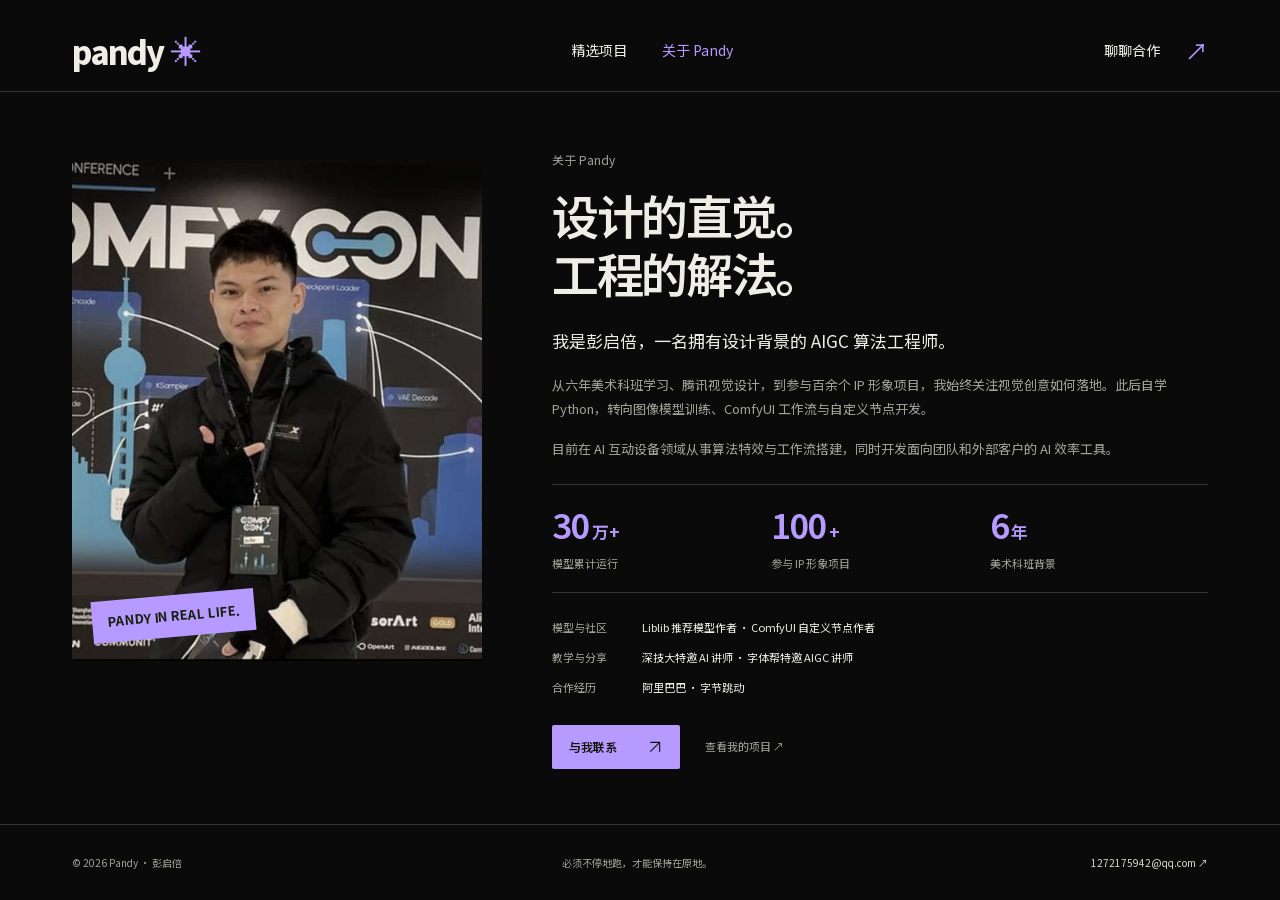
==== about.html @ b411dac5 "Publish Pandy portfolio with responsive mobile layouts" ====
<!doctype html><html lang="zh-CN"><head><meta charset="utf-8"><meta name="viewport" content="width=device-width, initial-scale=1"><meta name="theme-color" content="#0a0a0a"><title>关于 Pandy 彭启倍 — 设计背景的 AIGC 算法工程师</title><meta name="description" content="从美术科班、视觉与 IP 设计，到 Python、图像模型与 ComfyUI。"><meta property="og:title" content="关于 Pandy 彭启倍 — 设计背景的 AIGC 算法工程师"><meta property="og:description" content="从美术科班、视觉与 IP 设计，到 Python、图像模型与 ComfyUI。"><meta property="og:type" content="website"><meta property="og:image" content="https://7beii.github.io/pandy-portfolio/assets/images/pandy-portrait.png"><link rel="canonical" href="https://7beii.github.io/pandy-portfolio/about.html"><link rel="icon" type="image/svg+xml" href="assets/favicon.svg"><link rel="preload" href="assets/fonts/source-han-sans-cn.woff" as="font" type="font/woff" crossorigin><link rel="stylesheet" href="assets/site.css"><script src="assets/site.js" defer></script><link rel="stylesheet" href="assets/compact.css"><link rel="stylesheet" href="assets/mobile.css"></head><body id="top" class="compact about-page"><a class="skip-link" href="#main">跳到内容</a><header class="site-header"><a class="brand" href="index.html" aria-label="Pandy 首页">pandy<span class="brand-star">✳</span></a><nav aria-label="主导航"><a  href="index.html">精选项目</a><a aria-current="page" href="about.html">关于 Pandy</a></nav><button class="header-contact" type="button" data-contact>聊聊合作 <span aria-hidden="true">↗</span></button><button class="menu-toggle" type="button" aria-expanded="false" aria-controls="mobile-nav" aria-label="打开导航"><span></span><span></span></button></header><nav id="mobile-nav" class="mobile-nav" aria-label="手机导航" hidden><a href="index.html">精选项目</a><a href="about.html">关于 Pandy</a><a href="mailto:1272175942@qq.com">邮件联系</a></nav><main id="main" class="about-stage section-shell"><div class="compact-portrait"><img class="" src="assets/images/pandy-portrait.png" width="1036" height="988" srcset="assets/images/web/pandy-portrait-640.webp 640w, assets/images/web/pandy-portrait-1036.webp 1036w" sizes="(max-width:700px) 46vw, 380px" alt="彭启倍 Pandy 在 ComfyCon 活动现场" loading="eager" decoding="async"><span>PANDY IN REAL LIFE.</span></div><section class="compact-bio"><span class="section-label">关于 Pandy</span><h1>设计的直觉。<br>工程的解法。</h1><p class="bio-intro">我是彭启倍，一名拥有设计背景的 AIGC 算法工程师。</p><p>从六年美术科班学习、腾讯视觉设计，到参与百余个 IP 形象项目，我始终关注视觉创意如何落地。此后自学 Python，转向图像模型训练、ComfyUI 工作流与自定义节点开发。</p><p>目前在 AI 互动设备领域从事算法特效与工作流搭建，同时开发面向团队和外部客户的 AI 效率工具。</p><div class="impact-row"><div><strong>30<span>万+</span></strong><span>模型累计运行</span></div><div><strong>100<span>+</span></strong><span>参与 IP 形象项目</span></div><div><strong>6<span>年</span></strong><span>美术科班背景</span></div></div><div class="credentials"><p><span>模型与社区</span>Liblib 推荐模型作者 · ComfyUI 自定义节点作者</p><p><span>教学与分享</span>深技大特邀 AI 讲师 · 字体帮特邀 AIGC 讲师</p><p><span>合作经历</span>阿里巴巴 · 字节跳动</p></div><div class="bio-actions"><button class="button button-acid" type="button" data-contact>与我联系 <svg viewBox="0 0 24 24" fill="none" aria-hidden="true"><path d="M5 19 19 5M5 5h14v14" stroke="currentColor" stroke-width="1.7"/></svg></button><a href="index.html">查看我的项目 ↗</a></div></section></main><footer class="compact-footer section-shell"><span>© 2026 Pandy · 彭启倍</span><span class="footer-quote">必须不停地跑，才能保持在原地。</span><a href="mailto:1272175942@qq.com">1272175942@qq.com ↗</a></footer><div class="toast" role="status" aria-live="polite"></div><dialog class="image-dialog"><button class="dialog-close" type="button" aria-label="关闭大图">关闭 ×</button><img alt=""><p></p></dialog><dialog class="contact-dialog"><button class="contact-close" type="button" aria-label="关闭联系窗口">关闭 ×</button><span class="section-label">面试交流 / 项目合作</span><h2>LET’S<br>MAKE IT REAL.</h2><p>聊聊你的想法，让下一件作品发生。</p><a class="contact-email" href="mailto:1272175942@qq.com">1272175942@qq.com ↗</a><button class="copy-button" type="button" data-copy="1272175942@qq.com">复制邮箱</button><a class="contact-phone" href="tel:+8618402024467">184 0202 4467</a></dialog></body></html>
---- assets/site.css ----
@font-face{font-family:'Source Han Sans';src:url('fonts/source-han-sans-cn.woff') format('woff');font-weight:250 900;font-style:normal;font-display:swap}
:root{--bg:#0a0a0a;--surface:#141414;--line:#34352f;--text:#eeeee6;--muted:#a1a398;--acid:#b69aff;--pink:#f8b9d2;--orange:#ff9a66;--max:1380px;--gutter:clamp(22px,5.6vw,90px);color-scheme:dark}
*{box-sizing:border-box}html{scroll-behavior:smooth;scroll-padding-top:100px}body{margin:0;background:var(--bg);color:var(--text);font-family:'Source Han Sans','Microsoft YaHei',sans-serif;font-size:15px;line-height:1.7;font-weight:400;-webkit-font-smoothing:antialiased}body.dialog-open{overflow:hidden}::selection{background:var(--acid);color:var(--bg)}a{color:inherit;text-decoration:none}button{font:inherit;color:inherit;cursor:pointer}button,a{-webkit-tap-highlight-color:transparent}button{border:0}img{max-width:100%;height:auto;display:block}h1,h2,h3,p,figure{margin:0}h1,h2,h3{line-height:1.2;letter-spacing:-.04em}svg{display:block}a:focus-visible,button:focus-visible{outline:2px solid var(--acid);outline-offset:6px}button:disabled{cursor:default}.section-shell{max-width:var(--max);margin:0 auto;padding-left:var(--gutter);padding-right:var(--gutter)}.acid{color:var(--acid)}.skip-link{position:fixed;z-index:100;left:20px;top:-70px;background:var(--acid);color:var(--bg);padding:10px 20px}.skip-link:focus{top:15px}
.site-header{height:100px;max-width:var(--max);margin:auto;padding:0 var(--gutter);display:flex;align-items:center;justify-content:space-between;position:relative;z-index:20;border-bottom:1px solid var(--line)}.brand{font-size:32px;font-weight:850;line-height:1;letter-spacing:-2px;display:flex;align-items:center;gap:8px}.brand-star{font-size:31px;color:var(--acid);font-weight:500}.site-header nav{display:flex;gap:35px;font-size:14px}.site-header nav a{position:relative;transition:color .2s}.site-header nav a:hover{color:var(--acid)}.header-contact{display:flex;gap:25px;align-items:center;font-size:14px;padding:8px 0}.header-contact span{font-size:23px;color:var(--acid)}.menu-toggle{display:none;background:none;width:40px;height:40px;padding:8px}.menu-toggle span{display:block;height:1px;background:var(--text);margin:7px 0}.mobile-nav{position:absolute;z-index:19;left:0;right:0;top:83px;background:#17131d;padding:20px var(--gutter);border-bottom:1px solid var(--line)}.mobile-nav:not([hidden]){display:grid;gap:15px}.mobile-nav a{font-size:20px;padding:5px 0}
.hero{padding-top:38px;position:relative;overflow:hidden}.hero-meta{display:flex;justify-content:space-between;color:var(--muted);font-size:12px;letter-spacing:.03em}.edition{font-size:11px}.hero-word{font-size:clamp(120px,20.7vw,284px);font-weight:900;letter-spacing:-.085em;line-height:1.06;margin-left:-.02em;margin-top:15px;color:var(--text);white-space:nowrap;position:relative;z-index:2}.word-dot{display:inline-block;font-size:20px;font-weight:400;vertical-align:top;letter-spacing:0;margin:40px 0 0 22px;color:var(--acid)}.hero-bottom{display:grid;grid-template-columns:1fr 1.35fr;position:relative;min-height:406px;margin-top:8px}.hero-copy{padding:22px 0 50px;position:relative;z-index:3}.hero-copy h2{font-size:clamp(35px,4.2vw,58px);font-weight:650;line-height:1.2}.hero-copy p{color:var(--muted);font-size:15px;line-height:1.85;margin:24px 0 28px}.button{display:inline-flex;align-items:center;justify-content:space-between;gap:40px;min-height:52px;padding:12px 23px;font-size:14px;font-weight:600;border-radius:2px;transition:transform .2s,background .2s}.button-acid{background:var(--acid);color:#11130a}.button:hover{transform:translateY(-3px);background:#d0baff}.button span{font-size:23px;line-height:1}.hero-side{position:absolute;right:-24px;top:45px;display:flex;flex-direction:column;align-items:center;gap:15px;font-size:10px;writing-mode:vertical-rl;color:var(--muted);letter-spacing:.15em}.side-line{display:block;height:75px;width:1px;background:var(--line)}.hero-foot{border-top:1px solid var(--line);display:flex;justify-content:space-between;padding:18px 0 28px;font-size:11px;color:var(--muted)}.hero-foot a{color:var(--text);display:flex;gap:18px}.hero-foot a span{color:var(--acid)}
.chrome-art{height:530px;position:absolute;right:5px;top:-85px;width:57%;transform:translate(var(--px,0),var(--py,0));transition:transform .25s ease-out}.chrome-symbol{height:100%;width:100%;position:relative;z-index:2;animation:sculpture-turn 18s ease-in-out infinite}.art-orbit{position:absolute;left:10%;right:10%;height:36%;top:33%;border:1px solid #b69aff55;border-radius:50%}.orbit-a{transform:rotate(-28deg)}.orbit-b{transform:rotate(48deg);left:17%;right:17%;height:70%;top:14%;border-color:#b69aff22}.art-chip{position:absolute;z-index:3;border:1px solid #9177b0;border-radius:22px;background:#191322f0;color:var(--acid);font-size:10px;letter-spacing:.08em;line-height:1;padding:12px 18px;box-shadow:0 8px 25px #0005}.chip-a{left:4%;bottom:20%;transform:rotate(-12deg)}.chip-b{right:0;top:29%;transform:rotate(9deg);color:#dedfd5;border-color:#555}.art-cross{position:absolute;color:var(--acid);font-size:28px;font-weight:250}.cross-a{top:13%;left:9%}.cross-b{right:12%;bottom:5%}.discipline-strip{overflow:hidden;display:flex;justify-content:center;align-items:center;gap:40px;padding:20px 0;background:var(--acid);color:#171b0c;white-space:nowrap;font-weight:650;font-size:14px;letter-spacing:.02em;transform:rotate(-1.2deg);width:calc(100% + 4px);margin:20px -2px 0}.discipline-strip b{font-size:25px;line-height:1;font-weight:400}
.projects{padding-top:120px;padding-bottom:110px}.section-heading{display:flex;align-items:flex-end;justify-content:space-between;gap:45px;margin-bottom:53px}.section-label{display:block;color:var(--muted);font-size:12px;margin-bottom:22px;letter-spacing:.015em}.section-heading h2,.about h2,.engineering h2,.story-title h2{font-size:clamp(35px,4vw,56px);font-weight:600;line-height:1.24;letter-spacing:-.05em}.section-heading>p{color:var(--muted);font-size:14px;line-height:1.85;padding-bottom:6px}.project-grid{display:grid;grid-template-columns:1fr 1fr;gap:65px 32px}.project-card:nth-child(2){padding-top:84px}.project-card:nth-child(3){margin-top:-64px}.project-preview{display:block;position:relative;overflow:hidden;aspect-ratio:1.38;background:#b09bda;padding:28px 25px 0;isolation:isolate;border-radius:4px}.project-pink .project-preview{background:#b2a0c4}.project-silver .project-preview{background:#b7b0c8}.project-orange .project-preview{background:#9275ac}.preview-top{color:#15170e;display:flex;justify-content:space-between;align-items:center;gap:15px;font-size:12px;font-weight:550;margin-bottom:33px}.preview-arrow{width:30px;height:30px;border:1px solid #272a2255;border-radius:50%;padding:7px}.preview-arrow svg{width:100%;height:100%}.project-preview>img{position:relative;max-width:none;width:108%;border-radius:5px 5px 0 0;box-shadow:0 15px 35px #0007;transform:rotate(-4deg) translateY(8px);transform-origin:50% 70%;transition:transform .5s cubic-bezier(.2,.7,.2,1)}.project-card:nth-child(even) .project-preview>img{transform:rotate(4deg) translate(-4%,8px)}.project-preview:hover>img{transform:rotate(0) translateY(0)}.project-card:nth-child(even) .project-preview:hover>img{transform:rotate(0) translate(-4%,0)}.project-info{display:flex;justify-content:space-between;gap:20px;margin-top:23px}.project-category{font-size:11px;color:var(--muted)}.project-info h3{font-size:31px;font-weight:650;letter-spacing:-.04em;margin:8px 0 11px}.project-info p{color:var(--muted);max-width:390px;line-height:1.85;font-size:13px}.project-index{font-size:13px;color:#72766a;padding-top:7px}.tag-row{display:flex;gap:8px;flex-wrap:wrap;margin-top:20px}.tag-row span{font-size:10px;border:1px solid #3a3d33;border-radius:20px;padding:3px 11px;color:#b7bcb0}.concept-label{position:absolute;bottom:12px;right:12px;z-index:3;font-size:10px;background:#101510e8;border:1px solid #777d65;padding:4px 10px;color:#e9eedc}
.visuals{padding-top:35px;padding-bottom:115px}.visual-grid{display:grid;grid-template-columns:1fr 1fr;gap:25px}.visual-item{display:block;min-width:0;text-align:left;padding:0;background:none}.visual-wide{grid-column:1/-1}.visual-image{display:block;overflow:hidden;background:#171815;border-radius:3px}.visual-item .visual-image>img{height:325px;width:100%;object-fit:cover;transition:transform .5s ease}.visual-wide .visual-image>img{height:auto;aspect-ratio:2.25;object-fit:cover;object-position:50% 45%}.visual-item:hover img{transform:scale(1.025)}.visual-caption{display:flex;justify-content:space-between;gap:15px;padding:17px 0;font-size:12px}.visual-caption strong{font-size:16px;font-weight:500}.visual-caption>span{color:var(--muted)}.text-link{display:flex;width:fit-content;align-items:center;gap:16px;font-size:13px;margin-top:28px;border-bottom:1px solid #686c5f;padding-bottom:8px}.text-link svg{width:16px;color:var(--acid)}
.about{padding-top:80px;padding-bottom:120px;display:grid;grid-template-columns:.85fr 1fr;gap:90px;border-top:1px solid var(--line)}.about-photo{position:relative;align-self:start;margin-top:10px}.portrait-frame{overflow:hidden;border-radius:3px;border:1px solid #333831;position:relative}.portrait-frame>img{width:100%;aspect-ratio:.83;object-fit:cover;object-position:49% 50%;filter:saturate(.65)}.photo-stamp{position:absolute;right:-24px;top:45px;line-height:1.2;padding:15px 20px;color:#15200a;background:var(--acid);font-size:15px;letter-spacing:-.03em;font-weight:800;transform:rotate(8deg)}.photo-caption{display:block;font-size:12px;color:var(--muted);margin-top:18px}.about-copy>.section-label{margin-bottom:18px}.about-lead{font-size:19px!important;line-height:1.7!important;color:var(--text)!important;margin-top:25px!important}.about-copy>p{font-size:13px;color:var(--muted);line-height:1.95;margin-top:18px}.impact-row{display:grid;grid-template-columns:repeat(3,1fr);padding:25px 0 28px;border-top:1px solid var(--line);border-bottom:1px solid var(--line);margin:30px 0}.impact-row>div{display:flex;flex-direction:column;gap:7px}.impact-row strong{font-size:39px;font-weight:600;line-height:1.3;letter-spacing:-.06em;color:var(--acid)}.impact-row strong span{font-size:17px;margin-left:4px;letter-spacing:0}.impact-row>div>span{font-size:11px;color:var(--muted)}.credentials p{font-size:12px;line-height:1.8;padding:7px 0;display:grid;grid-template-columns:80px 1fr;gap:10px}.credentials p>span{color:var(--muted)}.manifesto{padding-top:70px;padding-bottom:95px;position:relative;overflow:hidden;border-top:1px solid var(--line)}.manifesto>p{font-size:clamp(40px,6.3vw,86px);font-weight:600;line-height:1.25;letter-spacing:-.06em;position:relative;z-index:2}.manifesto>p>span{color:var(--acid)}.manifesto-star{position:absolute;font-size:270px;right:110px;top:-20px;line-height:1;color:#b69aff1a;transform:rotate(20deg);font-weight:250}
.contact{padding-top:60px;padding-bottom:25px;background:var(--acid);color:#15180d;max-width:none}.contact>*{max-width:calc(var(--max) - 2 * var(--gutter));margin-left:auto;margin-right:auto}.contact-intro{display:flex;align-items:center;justify-content:space-between;margin-bottom:32px}.contact-intro .section-label{color:#6a557f;margin:0}.availability{display:flex;align-items:center;gap:8px;font-size:11px}.availability i,.project-status i{width:6px;height:6px;background:currentColor;border-radius:50%;display:inline-block}.contact-display{display:block;font-size:clamp(55px,10.4vw,140px);line-height:.98;font-weight:800;letter-spacing:-.065em;position:relative;padding:10px 0 45px}.contact-display>span{color:#77539e}.contact-display svg{width:100px;position:absolute;right:20px;bottom:60px;transition:transform .3s}.contact-display:hover svg{transform:translate(7px,-7px)}.contact-details{display:flex;align-items:flex-start;gap:70px;padding-top:30px;padding-bottom:40px;border-top:1px solid #80639b4d}.contact-details>div{display:flex;flex-direction:column;gap:5px}.meta{font-size:11px;color:#695b7b}.contact-details a{font-size:19px;font-weight:500;letter-spacing:-.02em}.copy-button{padding:0;background:none;font-size:11px;color:#695b7b;width:fit-content;margin-top:4px;border-bottom:1px solid #829d4d}.contact-details .back-top{margin-left:auto;font-size:11px;padding-top:24px;font-weight:400}.footer-line{display:flex;justify-content:space-between;gap:20px;font-size:10px;color:#725c86;padding-top:20px;border-top:1px solid #80639b4d}.contact a:focus-visible,.contact button:focus-visible{outline-color:#15180d}.toast{position:fixed;left:50%;bottom:30px;transform:translate(-50%,20px);z-index:60;background:#eee;color:#111;border-radius:4px;padding:12px 25px;opacity:0;pointer-events:none;transition:.2s;font-size:13px}.toast.visible{opacity:1;transform:translate(-50%,0)}.image-dialog{padding:60px 20px 20px;max-width:94vw;max-height:94dvh;background:#12130f;border:1px solid #5d4c70;color:var(--text);margin:auto;overflow:auto}.image-dialog::backdrop{background:#000e;backdrop-filter:blur(7px)}.image-dialog img{max-width:85vw;max-height:72dvh;object-fit:contain;margin:auto}.image-dialog p{font-size:12px;text-align:center;margin-top:15px;color:var(--muted)}.dialog-close{position:absolute;right:20px;top:15px;background:none;border:1px solid #766187;border-radius:20px;padding:5px 15px;font-size:12px}
.detail-hero{padding-top:43px;padding-bottom:50px}.breadcrumb{display:inline-block;color:var(--muted);font-size:12px;margin-bottom:55px}.detail-topline{display:flex;justify-content:space-between;align-items:center;gap:20px;font-size:12px;color:var(--muted);margin-bottom:23px}.project-status{display:flex;align-items:center;gap:7px;color:var(--acid);font-size:11px}.detail-hero h1{font-size:clamp(55px,9vw,120px);font-weight:800;letter-spacing:-.065em;line-height:1.08}.detail-hero h2{font-size:clamp(23px,3vw,38px);font-weight:500;margin-top:30px;line-height:1.4}.detail-summary{font-size:15px;color:var(--muted);max-width:680px;margin-top:18px;line-height:1.9}.detail-meta{display:flex;gap:90px;margin-top:42px;padding-top:24px;border-top:1px solid var(--line)}.detail-meta>div>span{font-size:10px;color:var(--muted)}.detail-meta p{font-size:12px;margin-top:6px}.detail-cover{padding-bottom:80px}.cover-canvas{background:#aebc8b;padding:45px 45px 0;border-radius:4px;overflow:hidden}.cover-canvas>img{width:100%;max-height:740px;object-fit:contain;object-position:bottom;box-shadow:0 0 50px #0005;border-radius:5px 5px 0 0}.theme-pink .cover-canvas{background:#b2a0c4}.theme-silver .cover-canvas{background:#a9aba1}.theme-orange .cover-canvas{background:#9275ac}figcaption{font-size:11px;color:var(--muted);padding-top:14px}.project-story{display:grid;grid-template-columns:.9fr 1.1fr;gap:70px;padding-top:15px;padding-bottom:80px}.story-title h2{font-size:43px}.story-text{font-size:16px;color:#d2d3c9;line-height:2;padding-top:34px}.story-text .outcome{font-size:13px;color:var(--muted);border-left:2px solid var(--acid);margin-top:24px;padding-left:19px}.feature-section{padding-bottom:90px}.feature-list{border-top:1px solid var(--line)}.feature-list article{display:grid;grid-template-columns:60px .85fr 1fr;gap:30px;padding:30px 0;border-bottom:1px solid var(--line);align-items:start}.feature-num{color:var(--acid);font-size:12px}.feature-list h3{font-size:24px;font-weight:500;line-height:1.5}.feature-list p{color:var(--muted);font-size:13px;line-height:1.9}.workflow-section{padding-bottom:90px}.workflow-section h2{font-size:43px}.workflow{list-style:none;padding:0;display:grid;grid-template-columns:repeat(4,1fr);gap:20px;margin:0}.workflow li{border-top:1px solid var(--acid);padding:20px 16px 20px 0;position:relative}.workflow li:not(:last-child):after{content:'↗';position:absolute;right:0;top:14px;color:var(--muted);font-size:20px}.workflow li>span{display:block;color:var(--muted);font-size:11px;margin-bottom:30px}.workflow strong{font-size:17px;font-weight:500;line-height:1.5;display:block}.inline-figure{padding-bottom:85px}.inline-figure button,.model-figure button{display:block;width:100%;position:relative;padding:0;background:#171815;overflow:hidden;border-radius:4px}.inline-figure img{width:100%;max-height:650px;object-fit:contain}.zoom-hint{position:absolute;right:14px;bottom:14px;background:#111e;border:1px solid #6668;padding:6px 12px;border-radius:20px;font-size:10px;color:#eee}.engineering{display:grid;grid-template-columns:.9fr 1.1fr;gap:70px;padding-bottom:90px}.engineering h2{font-size:43px}.engineering-list article{border-bottom:1px solid var(--line);padding:25px 0}.engineering-list article:first-child{padding-top:0}.engineering-list h3{font-size:21px;font-weight:500;margin-bottom:13px}.engineering-list p{font-size:13px;color:var(--muted);line-height:1.9}.next-project{display:block;border-top:1px solid var(--line);position:relative;padding-top:45px;padding-bottom:65px}.next-project>span{font-size:12px;color:var(--muted);display:block;margin-bottom:18px}.next-project strong{font-size:clamp(35px,6vw,80px);font-weight:650;line-height:1.2;letter-spacing:-.05em}.next-project svg{position:absolute;width:50px;right:var(--gutter);bottom:70px;color:var(--acid);transition:transform .25s}.next-project:hover svg{transform:translate(4px,-4px)}.model-practice{padding-bottom:65px}.model-practice h2{font-size:43px}.model-figure{margin-bottom:35px}.model-figure img{width:100%;max-height:720px;object-fit:contain}.model-figure figcaption{display:flex;justify-content:space-between;gap:20px}.model-figure figcaption strong{font-size:16px;font-weight:500;color:var(--text)}
@keyframes sculpture-turn{0%,100%{transform:rotate(-5deg) translateY(0)}50%{transform:rotate(8deg) translateY(-12px)}}
@media(min-width:1440px){.hero-word{font-size:284px}.hero-bottom{min-height:430px}.chrome-art{height:560px;top:-100px}.hero-copy{padding-top:24px}.contact>*{max-width:1220px}}
@media(max-width:1000px){:root{--gutter:40px}.hero-word{font-size:21vw}.hero-bottom{min-height:385px}.chrome-art{width:58%;height:430px;top:-25px}.hero-copy h2{font-size:42px}.hero-side{right:-20px}.projects{padding-top:100px}.project-preview{padding:20px 18px 0;aspect-ratio:1.2}.preview-top{margin-bottom:30px}.project-grid{gap:50px 24px}.project-card:nth-child(2){padding-top:60px}.project-card:nth-child(3){margin-top:-40px}.project-info h3{font-size:27px}.about{gap:45px}.about h2{font-size:38px}.photo-stamp{right:-12px;font-size:12px}.visual-item .visual-image>img{height:270px}.visual-wide .visual-image>img{height:auto}.contact-display svg{width:75px}.story-title h2,.workflow-section h2,.engineering h2,.model-practice h2{font-size:36px}.feature-list article{grid-template-columns:35px .9fr 1fr;gap:20px}.feature-list h3{font-size:21px}.project-story,.engineering{gap:40px}.impact-row strong{font-size:32px}}
@media(max-width:700px){:root{--gutter:22px}.site-header{height:82px}.brand{font-size:28px}.brand-star{font-size:26px}.site-header nav,.header-contact{display:none}.menu-toggle{display:block}.hero{padding-top:28px}.hero-meta{font-size:10px;gap:20px}.edition{font-size:9px;letter-spacing:0}.hero-word{font-size:22vw;line-height:1.1;margin-top:24px;letter-spacing:-.075em}.word-dot{font-size:12px;margin:12px 0 0 7px}.hero-bottom{display:block;min-height:590px;margin-top:12px}.hero-copy{padding-top:15px;padding-bottom:0;max-width:86%}.hero-copy h2{font-size:39px;line-height:1.22}.hero-copy p{font-size:13px;margin:18px 0 20px;line-height:1.8}.button{min-height:46px;padding:10px 18px;font-size:12px;gap:26px}.chrome-art{width:82%;right:-10px;top:256px;height:325px}.hero-side{right:2px;top:90px;font-size:9px}.hero-foot{font-size:9px;padding-bottom:22px;gap:15px}.hero-foot>a{white-space:nowrap;gap:10px}.discipline-strip{font-size:11px;gap:22px;padding:15px 0;margin-top:8px;justify-content:flex-start;transform:rotate(-2deg)}.discipline-strip span:first-child{margin-left:20px}.discipline-strip b{font-size:20px}.chip-a{left:0;bottom:17%}.chip-b{right:0;top:24%}.art-chip{font-size:8px;padding:9px 12px}.art-cross{font-size:22px}.projects{padding-top:75px;padding-bottom:60px}.section-heading{display:block;margin-bottom:32px}.section-heading h2,.about h2{font-size:36px}.section-label{font-size:10px;margin-bottom:16px}.section-heading>p{font-size:12px;margin-top:22px;line-height:1.8}.project-grid{display:block}.project-card{margin:0 0 45px!important;padding:0!important}.project-preview{aspect-ratio:1.28;padding:22px 20px 0}.preview-top{font-size:10px;margin-bottom:30px}.project-info{margin-top:19px}.project-info h3{font-size:28px;margin-top:6px}.project-info p{font-size:12px}.project-category,.project-index{font-size:10px}.tag-row{margin-top:16px}.tag-row span{font-size:9px;padding:2px 10px}.visuals{padding-top:0;padding-bottom:65px}.visual-grid{grid-template-columns:1fr;gap:23px}.visual-wide{grid-column:auto}.visual-wide .visual-image>img{aspect-ratio:16/10;object-fit:contain;background:#f8aa4c}.visual-item .visual-image>img{height:auto;max-height:380px;object-fit:contain}.visual-caption{padding:13px 0;gap:10px;font-size:10px}.visual-caption strong{font-size:14px}.text-link{font-size:11px;margin-top:20px}.about{display:flex;flex-direction:column;gap:40px;padding-top:50px;padding-bottom:65px}.about-photo{width:90%;margin:0}.portrait-frame>img{aspect-ratio:.95;object-position:50% 42%}.photo-stamp{right:-25px;top:35px;font-size:13px;padding:13px 16px}.photo-caption{font-size:10px;margin-top:12px}.about-lead{font-size:17px!important}.about-copy>p{font-size:12px}.impact-row{margin-top:25px;padding:22px 0}.impact-row strong{font-size:35px}.impact-row strong span{font-size:14px}.impact-row>div>span{font-size:10px}.credentials p{font-size:11px;grid-template-columns:70px 1fr;gap:8px}.manifesto{padding-top:45px;padding-bottom:55px}.manifesto>p{font-size:38px;line-height:1.3}.manifesto-star{font-size:180px;right:-25px;top:10px}.contact{padding-top:35px}.contact-intro{align-items:flex-start;gap:15px;margin-bottom:25px}.contact-intro .section-label{font-size:9px}.availability{font-size:9px;gap:5px}.contact-display{font-size:15vw;padding-bottom:35px}.contact-display svg{width:43px;right:0;bottom:42px}.contact-details{gap:24px;flex-wrap:wrap;padding-top:24px;padding-bottom:27px}.contact-details a{font-size:16px}.meta{font-size:10px}.copy-button{font-size:10px}.contact-details .back-top{padding-top:0;margin-left:0;align-self:end;font-size:10px}.footer-line{font-size:9px;flex-wrap:wrap;gap:13px 20px;padding-top:18px;line-height:1.6}.footer-line span:nth-child(2){order:3;width:100%}.footer-line a{margin-left:auto}.image-dialog{padding:50px 10px 12px;max-width:98vw}.image-dialog img{max-width:92vw}.dialog-close{right:12px;top:12px}.image-dialog p{font-size:10px}.detail-hero{padding-top:28px;padding-bottom:32px}.breadcrumb{font-size:10px;margin-bottom:35px}.detail-topline{font-size:10px;align-items:flex-start;margin-bottom:20px;gap:15px}.project-status{font-size:9px;gap:5px}.detail-hero h1{font-size:clamp(43px,12vw,68px);line-height:1.15;overflow-wrap:anywhere}.detail-hero h2{font-size:25px;margin-top:24px}.detail-summary{font-size:12px;margin-top:15px;line-height:1.9}.detail-meta{gap:20px;display:grid;grid-template-columns:1fr;margin-top:28px;padding-top:18px}.detail-meta p{font-size:11px}.detail-meta>div>span{font-size:9px}.detail-cover{padding-bottom:45px}.cover-canvas{padding:18px 12px 0;border-radius:2px}.cover-canvas>img{border-radius:3px 3px 0 0}figcaption{font-size:9px;padding-top:11px}.project-story{grid-template-columns:1fr;gap:18px;padding-top:15px;padding-bottom:45px}.story-title h2,.workflow-section h2,.engineering h2,.model-practice h2{font-size:32px}.story-text{font-size:14px;padding-top:0;line-height:1.9}.story-text .outcome{font-size:12px;margin-top:18px;padding-left:14px}.feature-section{padding-bottom:50px}.feature-list article{grid-template-columns:25px 1fr;gap:6px 15px;padding:24px 0}.feature-list h3{font-size:21px}.feature-list p{grid-column:2;font-size:12px}.feature-num{padding-top:5px;font-size:10px}.workflow-section{padding-bottom:50px}.workflow{grid-template-columns:1fr 1fr;gap:10px 22px}.workflow li{padding-top:14px;padding-bottom:20px}.workflow li>span{font-size:10px;margin-bottom:20px}.workflow strong{font-size:15px}.workflow li:not(:last-child):after{font-size:18px;top:9px}.inline-figure{padding-bottom:50px}.engineering{grid-template-columns:1fr;gap:30px;padding-bottom:45px}.engineering-list h3{font-size:20px}.engineering-list p{font-size:12px}.engineering-list article{padding:20px 0}.next-project{padding-top:32px;padding-bottom:40px}.next-project>span{font-size:10px;margin-bottom:15px}.next-project strong{font-size:32px}.next-project svg{width:30px;bottom:43px}.model-practice{padding-bottom:30px}.model-figure figcaption{flex-direction:column;gap:5px}.model-figure figcaption strong{font-size:14px}.zoom-hint{font-size:9px;padding:4px 9px;right:8px;bottom:8px}}
@media(prefers-reduced-motion:reduce){html{scroll-behavior:auto}*,*:before,*:after{animation:none!important;transition:none!important}.chrome-art{transform:none!important}}

.model-comparison{display:grid;grid-template-columns:repeat(3,1fr);gap:20px;margin-bottom:15px}.model-comparison button{display:block;padding:0;width:100%;background:#eee;border-radius:3px;overflow:hidden}.model-comparison img{width:100%;height:320px;object-fit:contain}.model-comparison figcaption{font-size:13px;color:#deded5}.comparison-note{font-size:12px;color:var(--muted);margin-bottom:45px;line-height:1.8}@media(max-width:700px){.model-comparison{gap:10px}.model-comparison img{height:160px}.model-comparison figcaption{font-size:10px}.comparison-note{font-size:11px;margin-bottom:30px}}

.discipline-wrap{overflow:hidden;padding:20px 0 15px;margin-top:8px}.discipline-wrap .discipline-strip{margin:0 -2px}@media(max-width:700px){.discipline-wrap{padding:13px 0 10px;margin-top:0}}
---- assets/compact.css ----
.compact{min-height:100dvh;display:flex;flex-direction:column}.compact [hidden]{display:none!important}.compact .site-header{height:82px;flex-shrink:0;width:100%}.compact .site-header nav a[aria-current=page]{color:var(--acid)}.compact .header-contact{background:none;color:var(--text)}.compact .section-shell{width:100%}.compact-footer{margin-top:auto;display:flex;justify-content:space-between;align-items:center;gap:20px;min-height:76px;border-top:1px solid var(--line);font-size:10px;color:var(--muted)}.compact-footer a{color:#d6dacb}.home-stage{display:grid;grid-template-columns:.9fr 1.35fr;gap:70px;flex:1;padding-top:48px;padding-bottom:40px;min-height:690px;align-items:center}.home-identity{position:relative;min-height:590px;padding-top:5px;overflow:hidden}.home-kicker{font-size:11px;color:var(--muted)}.home-identity h1{font-size:clamp(80px,9.5vw,132px);font-weight:900;letter-spacing:-.085em;line-height:1.15;margin:18px 0 20px}.home-identity h1>span{font-size:18px;color:var(--acid);vertical-align:top;display:inline-block;margin:15px 0 0 7px;letter-spacing:0}.home-identity h2{font-size:43px;font-weight:600;line-height:1.22;letter-spacing:-.045em;position:relative;z-index:2}.home-identity>p{font-size:13px;color:var(--muted);line-height:1.85;margin:22px 0 24px;position:relative;z-index:3}.home-identity>.button{font-size:12px;min-height:45px;padding:10px 17px;gap:30px;position:relative;z-index:3}.home-identity>.button svg{width:17px}.home-identity .chrome-art{width:255px;height:255px;top:auto;bottom:7px;right:-12px;opacity:.95}.home-identity .art-chip{display:none}.home-identity .art-cross{font-size:18px}.identity-bottom{position:absolute;left:0;bottom:8px;color:#9a8ba9;font-size:9px;letter-spacing:.08em}.work-heading{display:flex;justify-content:space-between;align-items:center;margin-bottom:22px}.work-heading h2{font-size:19px;font-weight:500;letter-spacing:-.03em}.work-heading>span{font-size:9px;color:var(--muted)}.compact-work-grid{display:grid;grid-template-columns:1fr 1fr;gap:28px 22px}.work-shot{display:block;position:relative;padding:18px 14px 0;aspect-ratio:1.58;background:#aa90de;border-radius:4px;overflow:hidden}.work-pink .work-shot{background:#b39dc4}.work-silver .work-shot{background:#b5aec7}.work-orange .work-shot{background:#9b7bb8}.work-shot>img{width:100%;height:100%;object-fit:cover;object-position:top;box-shadow:0 6px 25px #0006;border-radius:3px 3px 0 0;transform:translateY(5px);transition:transform .3s}.work-shot:hover>img{transform:translateY(0)}.work-open{position:absolute;right:12px;top:12px;width:27px;height:27px;padding:7px;border-radius:50%;background:var(--acid);color:#171023;opacity:0;transform:translate(-4px,4px);transition:.2s}.work-shot:hover .work-open,.work-shot:focus-visible .work-open{opacity:1;transform:translate(0,0)}.work-open svg{width:100%;height:100%}.work-card-caption{display:flex;justify-content:space-between;gap:12px;margin-top:12px}.work-card-caption h3{font-size:21px;font-weight:600;line-height:1.3}.work-card-caption p{font-size:10px;color:var(--muted);margin-top:5px}.work-text-arrow{font-size:20px;color:var(--acid);padding:0 3px;line-height:1.3}.work-footnote{border-top:1px solid var(--line);margin-top:28px;padding-top:17px;display:flex;justify-content:space-between;gap:20px;font-size:9px;color:var(--muted)}.work-footnote>span:first-child{display:flex;gap:7px;align-items:center}.work-footnote i{display:inline-block;width:5px;height:5px;background:var(--acid);border-radius:50%}
.about-stage{display:grid;grid-template-columns:.75fr 1.2fr;gap:70px;padding-top:48px;padding-bottom:45px;align-items:start}.compact-portrait{position:relative;margin-top:10px}.compact-portrait>img{width:100%;aspect-ratio:.82;object-fit:cover;object-position:50%;border-radius:4px;filter:saturate(.7)}.compact-portrait>span{position:absolute;bottom:24px;left:20px;background:var(--acid);color:#17200c;padding:10px 15px;font-weight:700;font-size:13px;transform:rotate(-5deg)}.compact-bio h1{font-size:47px;font-weight:600;line-height:1.25;letter-spacing:-.05em}.compact-bio>.section-label{margin-bottom:15px}.compact-bio>p{font-size:13px;color:var(--muted);line-height:1.9;margin-top:15px}.compact-bio>.bio-intro{font-size:17px;color:var(--text);margin-top:22px}.compact-bio .impact-row{margin:22px 0 20px;padding:18px 0 20px}.compact-bio .impact-row strong{font-size:34px}.compact-bio .credentials p{font-size:11px;padding:5px 0}.bio-actions{display:flex;align-items:center;gap:25px;margin-top:22px}.bio-actions .button{min-height:44px;font-size:12px;padding:9px 17px;gap:30px}.bio-actions .button svg{width:16px}.bio-actions>a{font-size:11px;color:var(--muted)}
.compact-project{padding-top:25px;padding-bottom:20px;flex:1}.project-breadcrumb{display:flex;justify-content:space-between;align-items:center;gap:20px;font-size:11px;color:var(--muted);margin-bottom:23px}.project-breadcrumb .project-status{font-size:10px}.compact-project-title{display:flex;justify-content:space-between;align-items:flex-end;gap:40px;margin-bottom:28px}.compact-project-title>div>span{font-size:10px;color:var(--muted);display:block;margin-bottom:10px}.compact-project-title h1{font-size:clamp(42px,5.7vw,78px);font-weight:750;line-height:1.1;letter-spacing:-.065em}.compact-project-title>p{font-size:18px;color:#b8bbae;line-height:1.6;padding-bottom:5px;max-width:320px}.project-tabs{display:flex;gap:35px;border-bottom:1px solid var(--line);margin-bottom:28px}.project-tabs>button{background:none;font-size:13px;color:var(--muted);padding:12px 3px 14px;position:relative;min-width:40px}.project-tabs>button[aria-selected=true]{color:var(--acid)}.project-tabs>button[aria-selected=true]:after{content:'';position:absolute;height:2px;background:var(--acid);bottom:-1px;left:0;right:0}.tab-panels{min-height:400px}.overview-layout{display:grid;grid-template-columns:1.15fr 1fr;gap:40px;align-items:start}.compact-zoom{padding:0;display:block;width:100%;position:relative;background:#161914;border:1px solid #3b4030;border-radius:4px;overflow:hidden}.compact-zoom>img{width:100%;max-height:390px;object-fit:contain}.compact-zoom>span{position:absolute;right:10px;bottom:10px;background:#10130ce8;padding:4px 10px;border-radius:20px;border:1px solid #8c75a777;color:#e5ebd9;font-size:9px}.overview-visual{min-width:0}.overview-visual figcaption{font-size:9px;padding-top:10px}.overview-description{padding-top:3px}.overview-description>h2{font-size:24px;font-weight:500;line-height:1.5;letter-spacing:-.03em}.overview-description>p{font-size:12px;color:var(--muted);line-height:1.9;margin-top:18px}.overview-description dl{margin:23px 0 0;border-top:1px solid var(--line);padding-top:16px}.overview-description dl>div{display:grid;grid-template-columns:80px 1fr;gap:12px;font-size:10px;margin-bottom:9px}.overview-description dt{color:var(--muted)}.overview-description dd{margin:0;color:#e1d9ec}.overview-description>.compact-outcome{font-size:11px;border-left:2px solid var(--acid);padding-left:13px;margin-top:18px;color:#c7b9d9}.compact-project-bottom{display:flex;justify-content:space-between;gap:20px;border-top:1px solid var(--line);margin-top:27px;padding-top:18px;font-size:10px;color:var(--muted)}.compact-project-bottom>a:last-child{color:var(--acid)}.compact-feature-grid{display:grid;grid-template-columns:repeat(3,1fr);gap:35px;padding-top:13px}.compact-feature-grid article>span{color:var(--acid);font-size:11px}.compact-feature-grid h2{font-size:23px;font-weight:500;line-height:1.4;margin:22px 0 17px}.compact-feature-grid p{font-size:12px;color:var(--muted);line-height:1.9}.feature-insight{padding-top:24px;margin-top:28px;border-top:1px solid var(--line)}.feature-insight h3{font-size:15px;font-weight:500;margin-bottom:13px}.feature-insight p{font-size:11px}.flow-intro{margin-top:18px}.flow-intro h2{font-size:29px;font-weight:500;line-height:1.4}.flow-intro p{font-size:12px;color:var(--muted);margin-top:12px}.compact-flow{list-style:none;padding:0;display:grid;grid-template-columns:repeat(4,1fr);gap:18px;margin:40px 0 35px}.compact-flow li{border:1px solid #655084;border-top:2px solid var(--acid);padding:18px 17px;position:relative;background:#15101f;min-height:117px}.compact-flow li>span{display:block;color:#aaa0bd;font-size:10px;margin-bottom:23px}.compact-flow strong{font-size:15px;font-weight:500}.compact-flow b{position:absolute;right:15px;top:12px;font-size:18px;color:var(--acid);font-weight:400}.flow-note{display:flex;gap:25px;font-size:11px;color:var(--muted);padding:15px 0;border-top:1px solid var(--line)}.flow-note>span{white-space:nowrap;color:#e4d9ef}.case-split{display:grid;grid-template-columns:1.3fr 1fr;gap:40px;align-items:center}.case-split h3{font-size:30px;line-height:1.35;font-weight:500}.case-split p{font-size:12px;color:var(--muted);line-height:1.9;margin-top:16px}.case-panel-head{display:flex;justify-content:space-between;align-items:center;gap:20px;margin:5px 0 18px}.case-panel-head h3{font-size:19px;font-weight:500}.case-panel-head p{font-size:10px;color:var(--muted)}.compact-model-comparison{display:grid;grid-template-columns:repeat(3,1fr);gap:18px}.compact-model-comparison .compact-zoom{background:#e1e3dc}.compact-model-comparison img{height:205px;object-fit:contain}.compact-model-comparison figcaption{font-size:11px;text-align:center;padding-top:9px;color:#e1d9ec}.case-thumbnails{display:grid;grid-template-columns:repeat(3,1fr);gap:18px;margin-top:23px}.case-thumbnails img{height:115px;object-fit:cover}.case-thumbnails figcaption{font-size:10px}.contact-dialog{width:500px;max-width:calc(100vw - 32px);border:1px solid #7f639b;border-radius:6px;background:#191322;color:var(--text);padding:45px;margin:auto}.contact-dialog::backdrop{background:#000c;backdrop-filter:blur(8px)}.contact-close{position:absolute;right:18px;top:15px;background:none;font-size:10px;color:var(--muted);padding:5px}.contact-dialog>.section-label{margin-top:20px;margin-bottom:20px;font-size:11px}.contact-dialog h2{font-size:52px;line-height:1;font-weight:800;letter-spacing:-.05em;color:var(--acid)}.contact-dialog>p{font-size:12px;color:var(--muted);margin-top:25px}.contact-email{font-size:20px;display:block;margin-top:28px}.contact-dialog .copy-button{margin-top:8px;color:var(--muted)}.contact-phone{display:block;font-size:15px;margin-top:23px;color:#c4cab8}
@media(min-width:1550px){.home-stage{min-height:760px}.home-identity{min-height:630px}.home-identity .chrome-art{width:290px;height:290px}.tab-panels{min-height:440px}}
@media(max-width:1100px){.home-stage{gap:35px;grid-template-columns:.8fr 1.2fr;padding-top:35px;min-height:650px}.home-identity h1{font-size:10vw}.home-identity h2{font-size:37px}.home-identity .chrome-art{width:220px;height:220px;right:-15px;bottom:14px}.home-identity{min-height:565px}.compact-work-grid{gap:25px 16px}.work-shot{padding:13px 10px 0;aspect-ratio:1.25}.work-card-caption h3{font-size:18px}.about-stage{gap:40px}.compact-bio h1{font-size:39px}.compact-project-title h1{font-size:60px}.compact-project-title>p{font-size:15px;max-width:245px}.overview-layout{gap:28px;grid-template-columns:1.15fr 1fr}.overview-description>h2{font-size:21px}.compact-feature-grid{gap:25px}.compact-feature-grid h2{font-size:21px}.case-split{gap:28px}.case-split h3{font-size:26px}}
@media(max-width:700px){.compact .site-header{height:72px}.compact .mobile-nav{top:73px}.compact .header-contact{display:none}.compact-footer{font-size:9px;min-height:80px;flex-wrap:wrap;gap:5px 15px;padding-top:15px;padding-bottom:15px}.footer-quote{display:none}.compact-footer a{margin-left:auto}.home-stage{display:block;padding-top:28px;padding-bottom:30px;min-height:0}.home-identity{min-height:363px;padding-top:0;overflow:hidden}.home-kicker{font-size:10px}.home-identity h1{font-size:26vw;max-width:100%;margin:12px 0 14px;line-height:1;letter-spacing:-.085em}.home-identity h1>span{font-size:14px;margin:8px 0 0 6px}.home-identity h2{font-size:31px;line-height:1.2}.home-identity>p{font-size:11px;line-height:1.85;margin-top:17px;margin-bottom:18px}.home-identity>.button{min-height:40px;font-size:10px;padding:8px 14px;gap:25px}.home-identity>.button svg{width:14px}.home-identity .chrome-art{width:180px;height:180px;right:-8px;bottom:21px;opacity:.9}.home-identity .art-orbit{border-color:#b69aff33}.identity-bottom{display:none}.home-work{padding-top:12px}.work-heading{margin-bottom:18px}.work-heading h2{font-size:17px}.work-heading>span{font-size:8px}.compact-work-grid{gap:25px 14px}.work-shot{padding:10px 7px 0;aspect-ratio:1.25}.work-open{display:none}.work-card-caption{gap:5px;margin-top:10px}.work-card-caption h3{font-size:16px}.work-card-caption p{font-size:9px;margin-top:4px;line-height:1.6}.work-text-arrow{font-size:17px}.work-footnote{font-size:8px;gap:15px;margin-top:23px;padding-top:14px}.about-stage{display:block;padding-top:28px;padding-bottom:35px}.compact-portrait{width:65%;margin:0 0 30px}.compact-portrait>img{aspect-ratio:.94}.compact-portrait>span{font-size:10px;left:12px;bottom:15px;padding:8px 12px}.compact-bio h1{font-size:35px}.compact-bio>.bio-intro{font-size:16px}.compact-bio>p{font-size:12px}.compact-bio .impact-row strong{font-size:31px}.compact-bio .impact-row{padding:17px 0;margin:20px 0}.bio-actions .button{font-size:11px;min-height:42px;padding:8px 14px;gap:23px}.bio-actions>a{font-size:10px}.compact-project{padding-top:22px}.project-breadcrumb{font-size:10px;margin-bottom:24px}.project-breadcrumb .project-status{font-size:8px;gap:4px}.compact-project-title{display:block;margin-bottom:17px}.compact-project-title>div>span{font-size:9px;margin-bottom:9px}.compact-project-title h1{font-size:43px;line-height:1.1;overflow-wrap:anywhere}.compact-project-title>p{font-size:13px;margin-top:14px;max-width:none;padding:0}.project-tabs{gap:28px;margin-bottom:20px}.project-tabs>button{font-size:12px;padding:11px 0;min-width:35px}.tab-panels{min-height:0}.overview-layout{display:block}.compact-zoom>img{max-height:280px}.overview-visual figcaption{font-size:8px;margin-bottom:23px}.overview-description>h2{font-size:19px;line-height:1.5}.overview-description>p{font-size:11px;line-height:1.85;margin-top:13px}.overview-description dl{margin-top:18px;padding-top:14px}.overview-description dl>div{font-size:9px;grid-template-columns:65px 1fr;gap:10px}.overview-description>.compact-outcome{font-size:10px;margin-top:14px}.compact-project-bottom{margin-top:25px;padding-top:15px;padding-bottom:8px;font-size:9px}.compact-feature-grid{display:block;padding-top:0}.compact-feature-grid article{padding:10px 0 22px;border-bottom:1px solid var(--line);margin-bottom:18px}.compact-feature-grid article:last-child{margin:0;border:0}.compact-feature-grid article>span{font-size:10px}.compact-feature-grid h2{font-size:21px;margin:10px 0 13px}.compact-feature-grid p{font-size:11px}.feature-insight{padding-top:15px;margin-top:16px;border-top:1px dashed #45483d}.feature-insight h3{font-size:14px;margin-bottom:7px}.feature-insight p{font-size:10px}.flow-intro{margin-top:6px}.flow-intro h2{font-size:23px}.flow-intro p{font-size:11px}.compact-flow{grid-template-columns:1fr 1fr;gap:14px;margin:25px 0}.compact-flow li{padding:15px;min-height:110px}.compact-flow strong{font-size:13px}.flow-note{display:block;font-size:10px}.flow-note>span{display:block;margin-bottom:10px}.case-split{display:block}.case-split>div{margin-top:23px}.case-split .section-label{margin-bottom:13px}.case-split h3{font-size:25px}.case-split p{font-size:11px;margin-top:12px}.case-panel-head{display:block;margin-bottom:17px}.case-panel-head h3{font-size:18px;margin-bottom:9px}.case-panel-head p{font-size:10px}.compact-model-comparison{gap:8px}.compact-model-comparison img{height:145px}.compact-model-comparison figcaption{font-size:9px;padding-top:7px}.compact-model-comparison .compact-zoom>span{display:none}.case-thumbnails{gap:9px;margin-top:22px}.case-thumbnails img{height:90px}.case-thumbnails .compact-zoom>span{display:none}.case-thumbnails figcaption{font-size:8px}.contact-dialog{padding:30px 25px}.contact-dialog h2{font-size:44px}.contact-email{font-size:17px}.contact-dialog>p{font-size:11px}.compact .work-shot>img{transform:none}}
@media(max-width:360px){.home-identity .chrome-art{right:-29px;width:160px;height:160px;bottom:22px}.home-identity h1{font-size:25vw}.work-card-caption h3{font-size:14px}.work-text-arrow{font-size:14px}.compact-project-title h1{font-size:39px}}
---- assets/mobile.css ----
/* Touch layouts shared by the homepage, biography and project pages. */
@media (max-width:700px) {
  html { scroll-padding-top:20px; }
  .compact .menu-toggle { width:48px;height:48px; }
  .compact .mobile-nav a { min-height:48px;display:flex;align-items:center; }
  .compact .compact-footer { font-size:11px;gap:4px 16px; }
  .compact .compact-footer a { min-height:44px;display:flex;align-items:center; }

  .home-page .home-kicker { font-size:10px;letter-spacing:.08em; }
  .home-page .home-identity>p { font-size:13px;max-width:175px;line-height:1.7; }
  .home-page .home-tags span { font-size:10px;letter-spacing:.04em; }
  .home-page .home-actions .button { min-height:48px;font-size:13px; }
  .home-page .personal-ip-badge small { font-size:10px; }
  .home-page .home-work-tabs { display:grid;grid-template-columns:repeat(4,minmax(0,1fr));gap:0; }
  .home-page .home-work-tabs>button { min-height:48px;justify-content:center;gap:4px;padding:10px 0;font-size:12px;letter-spacing:0; }
  .home-page .home-work-tabs>button>span { font-size:9px; }
  .home-page .compact-work-grid { gap:25px 14px; }
  .home-page .work-card-caption { gap:7px;justify-content:flex-start; }
  .home-page .work-card-caption>div { min-width:0; }
  .home-page .work-card-caption h3 { font-size:16px;line-height:1.4;overflow-wrap:anywhere; }
  .home-page .work-card-caption p { font-size:12px;line-height:1.6;color:#a79ab9;letter-spacing:0; }
  .home-page .work-card-caption h3>a { display:block; }
  .home-page .work-index { font-size:10px;padding-top:4px; }
  /* The large image is the primary touch target; omit duplicate arrow buttons. */
  .home-page .work-text-arrow { display:none; }
  .home-page .work-footnote { font-size:10px;line-height:1.7; }
  .home-page .social-intro p,.home-page .social-copy small { font-size:13px; }
  .home-page .social-mark { font-size:11px; }

  .compact .project-tabs { justify-content:space-between;gap:12px; }
  .compact .project-tabs>button { min-width:48px;min-height:48px;font-size:14px; }
  .compact .project-breadcrumb { font-size:12px;gap:12px; }
  .compact .project-breadcrumb>a { min-height:44px;display:flex;align-items:center; }
  .compact .project-breadcrumb .project-status { font-size:10px; }
  .compact .compact-project-title>p { font-size:15px; }
  .compact .overview-description>p,.compact .compact-feature-grid p,
  .compact .flow-intro p,.compact .case-split p,.compact .compact-bio>p { font-size:14px;line-height:1.85; }
  .compact .overview-description dl>div { font-size:12px;grid-template-columns:72px 1fr; }
  .compact .overview-description>.compact-outcome { font-size:13px; }
  .compact .overview-visual figcaption,.compact .case-panel-head p,
  .compact .case-thumbnails figcaption,.compact .compact-model-comparison figcaption { font-size:11px;line-height:1.6; }
  .compact .flow-note,.compact .compact-bio .credentials p { font-size:12px;line-height:1.8; }
  .compact .compact-project-bottom { font-size:12px;align-items:center; }
  .compact .compact-project-bottom a { min-height:44px;display:flex;align-items:center; }
  .compact .bio-actions { flex-wrap:wrap;gap:12px 20px; }
  .compact .bio-actions .button,.compact .bio-actions>a { min-height:48px;font-size:13px;display:flex;align-items:center; }

  .compact .image-dialog { width:100%;max-width:100%;height:100dvh;max-height:100dvh;margin:0;padding:0 16px max(24px,env(safe-area-inset-bottom));border:0;overscroll-behavior:contain; }
  .compact .image-dialog .dialog-close,.home-page .image-dialog.long-image .dialog-close {
    position:sticky;top:max(12px,env(safe-area-inset-top));z-index:2;display:block;
    min-width:80px;min-height:44px;margin:12px 0 18px auto;padding:8px 16px;background:#21192e;font-size:14px;
  }
  .compact .image-dialog img { max-width:100%;max-height:calc(100dvh - 145px); }
  .home-page .image-dialog.long-image img { width:100%;max-width:100%;max-height:none;height:auto; }
  .compact .image-dialog p { font-size:12px;line-height:1.7; }
  .compact .contact-dialog { max-height:calc(100dvh - 32px);overflow:auto; }
  .compact .contact-close { min-height:44px;min-width:68px;top:8px;right:12px;font-size:12px; }
  .compact .contact-dialog>p { font-size:13px; }
  .compact .contact-dialog .copy-button { min-height:44px;font-size:13px; }
  .compact .contact-email,.compact .contact-phone { min-height:44px;display:flex;align-items:center; }
}
@media (max-width:360px) {
  .home-page .home-work-tabs>button { flex-direction:column;gap:3px;font-size:12px; }
  .home-page .home-work-tabs>button>span { display:block;border:0;background:none;padding:0; }
  .home-page .work-card-caption { display:block; }
  .home-page .work-index { display:block;padding-top:0;margin-bottom:4px; }
  .home-page .work-card-caption h3 { font-size:15px; }
  .home-page .work-card-caption p { font-size:11px; }
  .home-page .home-identity>p { max-width:150px;font-size:12px; }
}
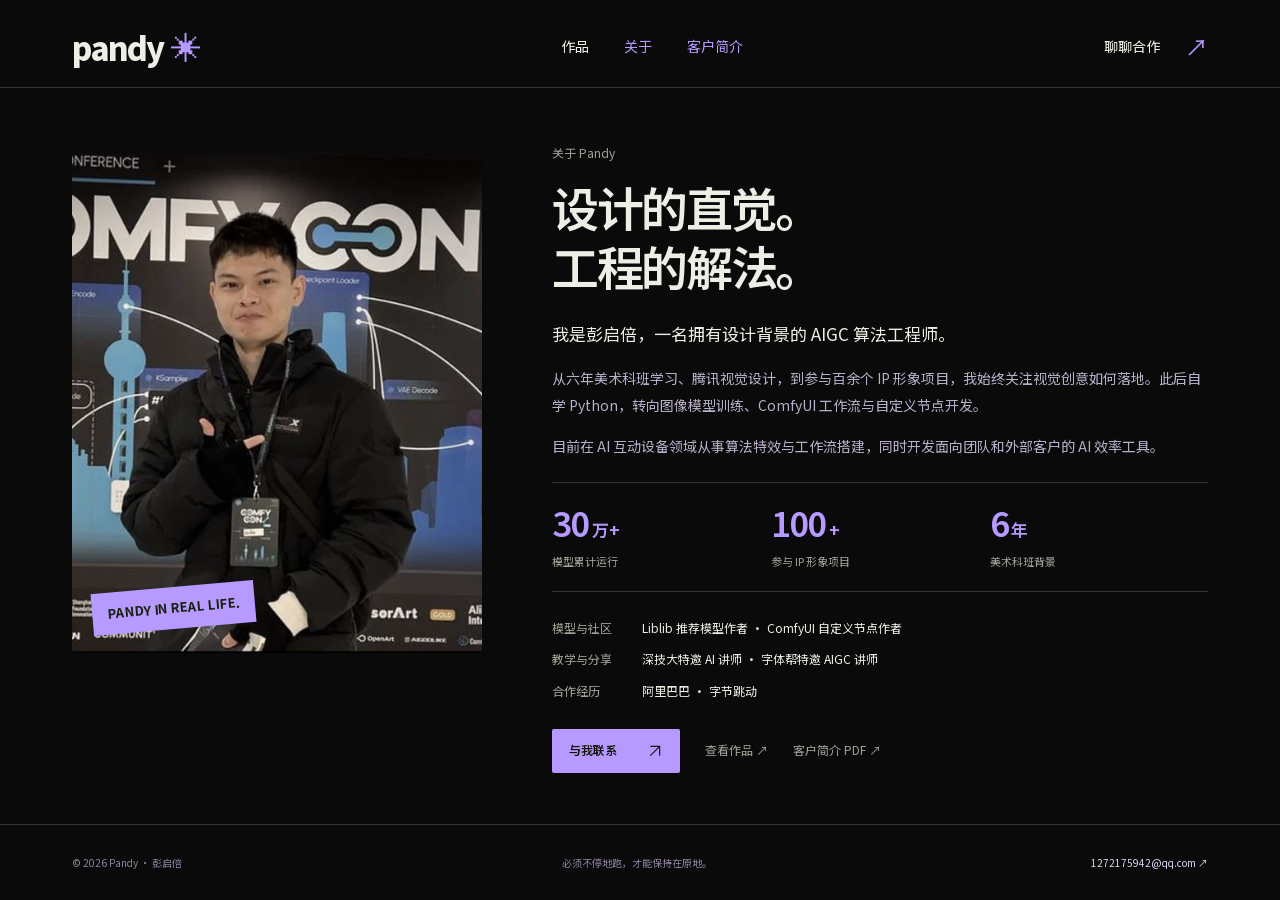
==== commit b6c95b0a: "Update Pandy portfolio static site" ====
--- a/about.html
+++ b/about.html
@@ -1 +1 @@
-<!doctype html><html lang="zh-CN"><head><meta charset="utf-8"><meta name="viewport" content="width=device-width, initial-scale=1"><meta name="theme-color" content="#0a0a0a"><title>关于 Pandy 彭启倍 — 设计背景的 AIGC 算法工程师</title><meta name="description" content="从美术科班、视觉与 IP 设计，到 Python、图像模型与 ComfyUI。"><meta property="og:title" content="关于 Pandy 彭启倍 — 设计背景的 AIGC 算法工程师"><meta property="og:description" content="从美术科班、视觉与 IP 设计，到 Python、图像模型与 ComfyUI。"><meta property="og:type" content="website"><meta property="og:image" content="https://7beii.github.io/pandy-portfolio/assets/images/pandy-portrait.png"><link rel="canonical" href="https://7beii.github.io/pandy-portfolio/about.html"><link rel="icon" type="image/svg+xml" href="assets/favicon.svg"><link rel="preload" href="assets/fonts/source-han-sans-cn.woff" as="font" type="font/woff" crossorigin><link rel="stylesheet" href="assets/site.css"><script src="assets/site.js" defer></script><link rel="stylesheet" href="assets/compact.css"><link rel="stylesheet" href="assets/mobile.css"></head><body id="top" class="compact about-page"><a class="skip-link" href="#main">跳到内容</a><header class="site-header"><a class="brand" href="index.html" aria-label="Pandy 首页">pandy<span class="brand-star">✳</span></a><nav aria-label="主导航"><a  href="index.html">精选项目</a><a aria-current="page" href="about.html">关于 Pandy</a></nav><button class="header-contact" type="button" data-contact>聊聊合作 <span aria-hidden="true">↗</span></button><button class="menu-toggle" type="button" aria-expanded="false" aria-controls="mobile-nav" aria-label="打开导航"><span></span><span></span></button></header><nav id="mobile-nav" class="mobile-nav" aria-label="手机导航" hidden><a href="index.html">精选项目</a><a href="about.html">关于 Pandy</a><a href="mailto:1272175942@qq.com">邮件联系</a></nav><main id="main" class="about-stage section-shell"><div class="compact-portrait"><img class="" src="assets/images/pandy-portrait.png" width="1036" height="988" srcset="assets/images/web/pandy-portrait-640.webp 640w, assets/images/web/pandy-portrait-1036.webp 1036w" sizes="(max-width:700px) 46vw, 380px" alt="彭启倍 Pandy 在 ComfyCon 活动现场" loading="eager" decoding="async"><span>PANDY IN REAL LIFE.</span></div><section class="compact-bio"><span class="section-label">关于 Pandy</span><h1>设计的直觉。<br>工程的解法。</h1><p class="bio-intro">我是彭启倍，一名拥有设计背景的 AIGC 算法工程师。</p><p>从六年美术科班学习、腾讯视觉设计，到参与百余个 IP 形象项目，我始终关注视觉创意如何落地。此后自学 Python，转向图像模型训练、ComfyUI 工作流与自定义节点开发。</p><p>目前在 AI 互动设备领域从事算法特效与工作流搭建，同时开发面向团队和外部客户的 AI 效率工具。</p><div class="impact-row"><div><strong>30<span>万+</span></strong><span>模型累计运行</span></div><div><strong>100<span>+</span></strong><span>参与 IP 形象项目</span></div><div><strong>6<span>年</span></strong><span>美术科班背景</span></div></div><div class="credentials"><p><span>模型与社区</span>Liblib 推荐模型作者 · ComfyUI 自定义节点作者</p><p><span>教学与分享</span>深技大特邀 AI 讲师 · 字体帮特邀 AIGC 讲师</p><p><span>合作经历</span>阿里巴巴 · 字节跳动</p></div><div class="bio-actions"><button class="button button-acid" type="button" data-contact>与我联系 <svg viewBox="0 0 24 24" fill="none" aria-hidden="true"><path d="M5 19 19 5M5 5h14v14" stroke="currentColor" stroke-width="1.7"/></svg></button><a href="index.html">查看我的项目 ↗</a></div></section></main><footer class="compact-footer section-shell"><span>© 2026 Pandy · 彭启倍</span><span class="footer-quote">必须不停地跑，才能保持在原地。</span><a href="mailto:1272175942@qq.com">1272175942@qq.com ↗</a></footer><div class="toast" role="status" aria-live="polite"></div><dialog class="image-dialog"><button class="dialog-close" type="button" aria-label="关闭大图">关闭 ×</button><img alt=""><p></p></dialog><dialog class="contact-dialog"><button class="contact-close" type="button" aria-label="关闭联系窗口">关闭 ×</button><span class="section-label">面试交流 / 项目合作</span><h2>LET’S<br>MAKE IT REAL.</h2><p>聊聊你的想法，让下一件作品发生。</p><a class="contact-email" href="mailto:1272175942@qq.com">1272175942@qq.com ↗</a><button class="copy-button" type="button" data-copy="1272175942@qq.com">复制邮箱</button><a class="contact-phone" href="tel:+8618402024467">184 0202 4467</a></dialog></body></html>+<!doctype html><html lang="zh-CN"><head><meta charset="utf-8"><meta name="viewport" content="width=device-width, initial-scale=1"><meta name="theme-color" content="#0a0a0a"><title>关于 Pandy 彭启倍 — 设计背景的 AIGC 算法工程师</title><meta name="description" content="从美术科班、视觉与 IP 设计，到 Python、图像模型与 ComfyUI。"><meta property="og:title" content="关于 Pandy 彭启倍 — 设计背景的 AIGC 算法工程师"><meta property="og:description" content="从美术科班、视觉与 IP 设计，到 Python、图像模型与 ComfyUI。"><meta property="og:type" content="website"><meta property="og:image" content="https://7beii.github.io/pandy-portfolio/assets/images/pandy-portrait.png"><link rel="canonical" href="https://7beii.github.io/pandy-portfolio/about.html"><link rel="icon" type="image/svg+xml" href="assets/favicon.svg"><link rel="preload" href="assets/fonts/source-han-sans-cn.woff" as="font" type="font/woff" crossorigin><link rel="stylesheet" href="assets/site.css?v=b090b4d6b500"><script src="assets/site.js?v=e1060b740311" defer></script><link rel="stylesheet" href="assets/compact.css?v=509d92c5f5df"><link rel="stylesheet" href="assets/mobile.css?v=d33d82f2d258"><link rel="stylesheet" href="assets/client-logic.css?v=1ddb494e695c"></head><body id="top" class="compact about-page"><a class="skip-link" href="#main">跳到内容</a><header class="site-header"><a class="brand" href="index.html" aria-label="Pandy 首页">pandy<span class="brand-star">✳</span></a><nav aria-label="主导航"><a  href="index.html">作品</a><a aria-current="page" href="about.html">关于</a><a class="nav-file" href="deck/Pandy-客户简介.pdf" target="_blank" rel="noopener">客户简介</a></nav><button class="header-contact" type="button" data-contact>聊聊合作 <span aria-hidden="true">↗</span></button><button class="menu-toggle" type="button" aria-expanded="false" aria-controls="mobile-nav" aria-label="打开导航"><span></span><span></span></button></header><nav id="mobile-nav" class="mobile-nav" aria-label="手机导航" hidden><a href="index.html">作品</a><a href="about.html">关于</a><a href="deck/Pandy-客户简介.pdf" target="_blank" rel="noopener">客户简介 PDF</a><a href="mailto:1272175942@qq.com">邮件联系</a></nav><main id="main" class="about-stage section-shell"><div class="compact-portrait"><img class="" src="assets/images/pandy-portrait.png" width="1036" height="988" srcset="assets/images/web/pandy-portrait-640.webp 640w, assets/images/web/pandy-portrait-1036.webp 1036w" sizes="(max-width:700px) 46vw, 380px" alt="彭启倍 Pandy 在 ComfyCon 活动现场" loading="eager" decoding="async"><span>PANDY IN REAL LIFE.</span></div><section class="compact-bio"><span class="section-label">关于 Pandy</span><h1>设计的直觉。<br>工程的解法。</h1><p class="bio-intro">我是彭启倍，一名拥有设计背景的 AIGC 算法工程师。</p><p>从六年美术科班学习、腾讯视觉设计，到参与百余个 IP 形象项目，我始终关注视觉创意如何落地。此后自学 Python，转向图像模型训练、ComfyUI 工作流与自定义节点开发。</p><p>目前在 AI 互动设备领域从事算法特效与工作流搭建，同时开发面向团队和外部客户的 AI 效率工具。</p><div class="impact-row"><div><strong>30<span>万+</span></strong><span>模型累计运行</span></div><div><strong>100<span>+</span></strong><span>参与 IP 形象项目</span></div><div><strong>6<span>年</span></strong><span>美术科班背景</span></div></div><div class="credentials"><p><span>模型与社区</span>Liblib 推荐模型作者 · ComfyUI 自定义节点作者</p><p><span>教学与分享</span>深技大特邀 AI 讲师 · 字体帮特邀 AIGC 讲师</p><p><span>合作经历</span>阿里巴巴 · 字节跳动</p></div><div class="bio-actions"><button class="button button-acid" type="button" data-contact>与我联系 <svg viewBox="0 0 24 24" fill="none" aria-hidden="true"><path d="M5 19 19 5M5 5h14v14" stroke="currentColor" stroke-width="1.7"/></svg></button><a href="index.html">查看作品 ↗</a><a href="deck/Pandy-客户简介.pdf" target="_blank" rel="noopener">客户简介 PDF ↗</a></div></section></main><footer class="compact-footer section-shell"><span>© 2026 Pandy · 彭启倍</span><span class="footer-quote">必须不停地跑，才能保持在原地。</span><a href="mailto:1272175942@qq.com">1272175942@qq.com ↗</a></footer><div class="toast" role="status" aria-live="polite"></div><dialog class="image-dialog"><button class="dialog-close" type="button" aria-label="关闭大图">关闭 ×</button><img alt=""><p></p></dialog><dialog class="contact-dialog"><button class="contact-close" type="button" aria-label="关闭联系窗口">关闭 ×</button><span class="section-label">客户合作 / 面试交流</span><h2>一起把<br>结果做出来。</h2><p>先说场景、周期和要看的结果。邮件或电话都可以。</p><a class="contact-email" href="mailto:1272175942@qq.com">1272175942@qq.com ↗</a><button class="copy-button" type="button" data-copy="1272175942@qq.com">复制邮箱</button><a class="contact-phone" href="tel:+8618402024467">184 0202 4467</a></dialog></body></html>
--- a/assets/site.css
+++ b/assets/site.css
@@ -1,20 +1,20 @@
-@font-face{font-family:'Source Han Sans';src:url('fonts/source-han-sans-cn.woff') format('woff');font-weight:250 900;font-style:normal;font-display:swap}
-:root{--bg:#0a0a0a;--surface:#141414;--line:#34352f;--text:#eeeee6;--muted:#a1a398;--acid:#b69aff;--pink:#f8b9d2;--orange:#ff9a66;--max:1380px;--gutter:clamp(22px,5.6vw,90px);color-scheme:dark}
-*{box-sizing:border-box}html{scroll-behavior:smooth;scroll-padding-top:100px}body{margin:0;background:var(--bg);color:var(--text);font-family:'Source Han Sans','Microsoft YaHei',sans-serif;font-size:15px;line-height:1.7;font-weight:400;-webkit-font-smoothing:antialiased}body.dialog-open{overflow:hidden}::selection{background:var(--acid);color:var(--bg)}a{color:inherit;text-decoration:none}button{font:inherit;color:inherit;cursor:pointer}button,a{-webkit-tap-highlight-color:transparent}button{border:0}img{max-width:100%;height:auto;display:block}h1,h2,h3,p,figure{margin:0}h1,h2,h3{line-height:1.2;letter-spacing:-.04em}svg{display:block}a:focus-visible,button:focus-visible{outline:2px solid var(--acid);outline-offset:6px}button:disabled{cursor:default}.section-shell{max-width:var(--max);margin:0 auto;padding-left:var(--gutter);padding-right:var(--gutter)}.acid{color:var(--acid)}.skip-link{position:fixed;z-index:100;left:20px;top:-70px;background:var(--acid);color:var(--bg);padding:10px 20px}.skip-link:focus{top:15px}
-.site-header{height:100px;max-width:var(--max);margin:auto;padding:0 var(--gutter);display:flex;align-items:center;justify-content:space-between;position:relative;z-index:20;border-bottom:1px solid var(--line)}.brand{font-size:32px;font-weight:850;line-height:1;letter-spacing:-2px;display:flex;align-items:center;gap:8px}.brand-star{font-size:31px;color:var(--acid);font-weight:500}.site-header nav{display:flex;gap:35px;font-size:14px}.site-header nav a{position:relative;transition:color .2s}.site-header nav a:hover{color:var(--acid)}.header-contact{display:flex;gap:25px;align-items:center;font-size:14px;padding:8px 0}.header-contact span{font-size:23px;color:var(--acid)}.menu-toggle{display:none;background:none;width:40px;height:40px;padding:8px}.menu-toggle span{display:block;height:1px;background:var(--text);margin:7px 0}.mobile-nav{position:absolute;z-index:19;left:0;right:0;top:83px;background:#17131d;padding:20px var(--gutter);border-bottom:1px solid var(--line)}.mobile-nav:not([hidden]){display:grid;gap:15px}.mobile-nav a{font-size:20px;padding:5px 0}
-.hero{padding-top:38px;position:relative;overflow:hidden}.hero-meta{display:flex;justify-content:space-between;color:var(--muted);font-size:12px;letter-spacing:.03em}.edition{font-size:11px}.hero-word{font-size:clamp(120px,20.7vw,284px);font-weight:900;letter-spacing:-.085em;line-height:1.06;margin-left:-.02em;margin-top:15px;color:var(--text);white-space:nowrap;position:relative;z-index:2}.word-dot{display:inline-block;font-size:20px;font-weight:400;vertical-align:top;letter-spacing:0;margin:40px 0 0 22px;color:var(--acid)}.hero-bottom{display:grid;grid-template-columns:1fr 1.35fr;position:relative;min-height:406px;margin-top:8px}.hero-copy{padding:22px 0 50px;position:relative;z-index:3}.hero-copy h2{font-size:clamp(35px,4.2vw,58px);font-weight:650;line-height:1.2}.hero-copy p{color:var(--muted);font-size:15px;line-height:1.85;margin:24px 0 28px}.button{display:inline-flex;align-items:center;justify-content:space-between;gap:40px;min-height:52px;padding:12px 23px;font-size:14px;font-weight:600;border-radius:2px;transition:transform .2s,background .2s}.button-acid{background:var(--acid);color:#11130a}.button:hover{transform:translateY(-3px);background:#d0baff}.button span{font-size:23px;line-height:1}.hero-side{position:absolute;right:-24px;top:45px;display:flex;flex-direction:column;align-items:center;gap:15px;font-size:10px;writing-mode:vertical-rl;color:var(--muted);letter-spacing:.15em}.side-line{display:block;height:75px;width:1px;background:var(--line)}.hero-foot{border-top:1px solid var(--line);display:flex;justify-content:space-between;padding:18px 0 28px;font-size:11px;color:var(--muted)}.hero-foot a{color:var(--text);display:flex;gap:18px}.hero-foot a span{color:var(--acid)}
-.chrome-art{height:530px;position:absolute;right:5px;top:-85px;width:57%;transform:translate(var(--px,0),var(--py,0));transition:transform .25s ease-out}.chrome-symbol{height:100%;width:100%;position:relative;z-index:2;animation:sculpture-turn 18s ease-in-out infinite}.art-orbit{position:absolute;left:10%;right:10%;height:36%;top:33%;border:1px solid #b69aff55;border-radius:50%}.orbit-a{transform:rotate(-28deg)}.orbit-b{transform:rotate(48deg);left:17%;right:17%;height:70%;top:14%;border-color:#b69aff22}.art-chip{position:absolute;z-index:3;border:1px solid #9177b0;border-radius:22px;background:#191322f0;color:var(--acid);font-size:10px;letter-spacing:.08em;line-height:1;padding:12px 18px;box-shadow:0 8px 25px #0005}.chip-a{left:4%;bottom:20%;transform:rotate(-12deg)}.chip-b{right:0;top:29%;transform:rotate(9deg);color:#dedfd5;border-color:#555}.art-cross{position:absolute;color:var(--acid);font-size:28px;font-weight:250}.cross-a{top:13%;left:9%}.cross-b{right:12%;bottom:5%}.discipline-strip{overflow:hidden;display:flex;justify-content:center;align-items:center;gap:40px;padding:20px 0;background:var(--acid);color:#171b0c;white-space:nowrap;font-weight:650;font-size:14px;letter-spacing:.02em;transform:rotate(-1.2deg);width:calc(100% + 4px);margin:20px -2px 0}.discipline-strip b{font-size:25px;line-height:1;font-weight:400}
-.projects{padding-top:120px;padding-bottom:110px}.section-heading{display:flex;align-items:flex-end;justify-content:space-between;gap:45px;margin-bottom:53px}.section-label{display:block;color:var(--muted);font-size:12px;margin-bottom:22px;letter-spacing:.015em}.section-heading h2,.about h2,.engineering h2,.story-title h2{font-size:clamp(35px,4vw,56px);font-weight:600;line-height:1.24;letter-spacing:-.05em}.section-heading>p{color:var(--muted);font-size:14px;line-height:1.85;padding-bottom:6px}.project-grid{display:grid;grid-template-columns:1fr 1fr;gap:65px 32px}.project-card:nth-child(2){padding-top:84px}.project-card:nth-child(3){margin-top:-64px}.project-preview{display:block;position:relative;overflow:hidden;aspect-ratio:1.38;background:#b09bda;padding:28px 25px 0;isolation:isolate;border-radius:4px}.project-pink .project-preview{background:#b2a0c4}.project-silver .project-preview{background:#b7b0c8}.project-orange .project-preview{background:#9275ac}.preview-top{color:#15170e;display:flex;justify-content:space-between;align-items:center;gap:15px;font-size:12px;font-weight:550;margin-bottom:33px}.preview-arrow{width:30px;height:30px;border:1px solid #272a2255;border-radius:50%;padding:7px}.preview-arrow svg{width:100%;height:100%}.project-preview>img{position:relative;max-width:none;width:108%;border-radius:5px 5px 0 0;box-shadow:0 15px 35px #0007;transform:rotate(-4deg) translateY(8px);transform-origin:50% 70%;transition:transform .5s cubic-bezier(.2,.7,.2,1)}.project-card:nth-child(even) .project-preview>img{transform:rotate(4deg) translate(-4%,8px)}.project-preview:hover>img{transform:rotate(0) translateY(0)}.project-card:nth-child(even) .project-preview:hover>img{transform:rotate(0) translate(-4%,0)}.project-info{display:flex;justify-content:space-between;gap:20px;margin-top:23px}.project-category{font-size:11px;color:var(--muted)}.project-info h3{font-size:31px;font-weight:650;letter-spacing:-.04em;margin:8px 0 11px}.project-info p{color:var(--muted);max-width:390px;line-height:1.85;font-size:13px}.project-index{font-size:13px;color:#72766a;padding-top:7px}.tag-row{display:flex;gap:8px;flex-wrap:wrap;margin-top:20px}.tag-row span{font-size:10px;border:1px solid #3a3d33;border-radius:20px;padding:3px 11px;color:#b7bcb0}.concept-label{position:absolute;bottom:12px;right:12px;z-index:3;font-size:10px;background:#101510e8;border:1px solid #777d65;padding:4px 10px;color:#e9eedc}
-.visuals{padding-top:35px;padding-bottom:115px}.visual-grid{display:grid;grid-template-columns:1fr 1fr;gap:25px}.visual-item{display:block;min-width:0;text-align:left;padding:0;background:none}.visual-wide{grid-column:1/-1}.visual-image{display:block;overflow:hidden;background:#171815;border-radius:3px}.visual-item .visual-image>img{height:325px;width:100%;object-fit:cover;transition:transform .5s ease}.visual-wide .visual-image>img{height:auto;aspect-ratio:2.25;object-fit:cover;object-position:50% 45%}.visual-item:hover img{transform:scale(1.025)}.visual-caption{display:flex;justify-content:space-between;gap:15px;padding:17px 0;font-size:12px}.visual-caption strong{font-size:16px;font-weight:500}.visual-caption>span{color:var(--muted)}.text-link{display:flex;width:fit-content;align-items:center;gap:16px;font-size:13px;margin-top:28px;border-bottom:1px solid #686c5f;padding-bottom:8px}.text-link svg{width:16px;color:var(--acid)}
-.about{padding-top:80px;padding-bottom:120px;display:grid;grid-template-columns:.85fr 1fr;gap:90px;border-top:1px solid var(--line)}.about-photo{position:relative;align-self:start;margin-top:10px}.portrait-frame{overflow:hidden;border-radius:3px;border:1px solid #333831;position:relative}.portrait-frame>img{width:100%;aspect-ratio:.83;object-fit:cover;object-position:49% 50%;filter:saturate(.65)}.photo-stamp{position:absolute;right:-24px;top:45px;line-height:1.2;padding:15px 20px;color:#15200a;background:var(--acid);font-size:15px;letter-spacing:-.03em;font-weight:800;transform:rotate(8deg)}.photo-caption{display:block;font-size:12px;color:var(--muted);margin-top:18px}.about-copy>.section-label{margin-bottom:18px}.about-lead{font-size:19px!important;line-height:1.7!important;color:var(--text)!important;margin-top:25px!important}.about-copy>p{font-size:13px;color:var(--muted);line-height:1.95;margin-top:18px}.impact-row{display:grid;grid-template-columns:repeat(3,1fr);padding:25px 0 28px;border-top:1px solid var(--line);border-bottom:1px solid var(--line);margin:30px 0}.impact-row>div{display:flex;flex-direction:column;gap:7px}.impact-row strong{font-size:39px;font-weight:600;line-height:1.3;letter-spacing:-.06em;color:var(--acid)}.impact-row strong span{font-size:17px;margin-left:4px;letter-spacing:0}.impact-row>div>span{font-size:11px;color:var(--muted)}.credentials p{font-size:12px;line-height:1.8;padding:7px 0;display:grid;grid-template-columns:80px 1fr;gap:10px}.credentials p>span{color:var(--muted)}.manifesto{padding-top:70px;padding-bottom:95px;position:relative;overflow:hidden;border-top:1px solid var(--line)}.manifesto>p{font-size:clamp(40px,6.3vw,86px);font-weight:600;line-height:1.25;letter-spacing:-.06em;position:relative;z-index:2}.manifesto>p>span{color:var(--acid)}.manifesto-star{position:absolute;font-size:270px;right:110px;top:-20px;line-height:1;color:#b69aff1a;transform:rotate(20deg);font-weight:250}
-.contact{padding-top:60px;padding-bottom:25px;background:var(--acid);color:#15180d;max-width:none}.contact>*{max-width:calc(var(--max) - 2 * var(--gutter));margin-left:auto;margin-right:auto}.contact-intro{display:flex;align-items:center;justify-content:space-between;margin-bottom:32px}.contact-intro .section-label{color:#6a557f;margin:0}.availability{display:flex;align-items:center;gap:8px;font-size:11px}.availability i,.project-status i{width:6px;height:6px;background:currentColor;border-radius:50%;display:inline-block}.contact-display{display:block;font-size:clamp(55px,10.4vw,140px);line-height:.98;font-weight:800;letter-spacing:-.065em;position:relative;padding:10px 0 45px}.contact-display>span{color:#77539e}.contact-display svg{width:100px;position:absolute;right:20px;bottom:60px;transition:transform .3s}.contact-display:hover svg{transform:translate(7px,-7px)}.contact-details{display:flex;align-items:flex-start;gap:70px;padding-top:30px;padding-bottom:40px;border-top:1px solid #80639b4d}.contact-details>div{display:flex;flex-direction:column;gap:5px}.meta{font-size:11px;color:#695b7b}.contact-details a{font-size:19px;font-weight:500;letter-spacing:-.02em}.copy-button{padding:0;background:none;font-size:11px;color:#695b7b;width:fit-content;margin-top:4px;border-bottom:1px solid #829d4d}.contact-details .back-top{margin-left:auto;font-size:11px;padding-top:24px;font-weight:400}.footer-line{display:flex;justify-content:space-between;gap:20px;font-size:10px;color:#725c86;padding-top:20px;border-top:1px solid #80639b4d}.contact a:focus-visible,.contact button:focus-visible{outline-color:#15180d}.toast{position:fixed;left:50%;bottom:30px;transform:translate(-50%,20px);z-index:60;background:#eee;color:#111;border-radius:4px;padding:12px 25px;opacity:0;pointer-events:none;transition:.2s;font-size:13px}.toast.visible{opacity:1;transform:translate(-50%,0)}.image-dialog{padding:60px 20px 20px;max-width:94vw;max-height:94dvh;background:#12130f;border:1px solid #5d4c70;color:var(--text);margin:auto;overflow:auto}.image-dialog::backdrop{background:#000e;backdrop-filter:blur(7px)}.image-dialog img{max-width:85vw;max-height:72dvh;object-fit:contain;margin:auto}.image-dialog p{font-size:12px;text-align:center;margin-top:15px;color:var(--muted)}.dialog-close{position:absolute;right:20px;top:15px;background:none;border:1px solid #766187;border-radius:20px;padding:5px 15px;font-size:12px}
-.detail-hero{padding-top:43px;padding-bottom:50px}.breadcrumb{display:inline-block;color:var(--muted);font-size:12px;margin-bottom:55px}.detail-topline{display:flex;justify-content:space-between;align-items:center;gap:20px;font-size:12px;color:var(--muted);margin-bottom:23px}.project-status{display:flex;align-items:center;gap:7px;color:var(--acid);font-size:11px}.detail-hero h1{font-size:clamp(55px,9vw,120px);font-weight:800;letter-spacing:-.065em;line-height:1.08}.detail-hero h2{font-size:clamp(23px,3vw,38px);font-weight:500;margin-top:30px;line-height:1.4}.detail-summary{font-size:15px;color:var(--muted);max-width:680px;margin-top:18px;line-height:1.9}.detail-meta{display:flex;gap:90px;margin-top:42px;padding-top:24px;border-top:1px solid var(--line)}.detail-meta>div>span{font-size:10px;color:var(--muted)}.detail-meta p{font-size:12px;margin-top:6px}.detail-cover{padding-bottom:80px}.cover-canvas{background:#aebc8b;padding:45px 45px 0;border-radius:4px;overflow:hidden}.cover-canvas>img{width:100%;max-height:740px;object-fit:contain;object-position:bottom;box-shadow:0 0 50px #0005;border-radius:5px 5px 0 0}.theme-pink .cover-canvas{background:#b2a0c4}.theme-silver .cover-canvas{background:#a9aba1}.theme-orange .cover-canvas{background:#9275ac}figcaption{font-size:11px;color:var(--muted);padding-top:14px}.project-story{display:grid;grid-template-columns:.9fr 1.1fr;gap:70px;padding-top:15px;padding-bottom:80px}.story-title h2{font-size:43px}.story-text{font-size:16px;color:#d2d3c9;line-height:2;padding-top:34px}.story-text .outcome{font-size:13px;color:var(--muted);border-left:2px solid var(--acid);margin-top:24px;padding-left:19px}.feature-section{padding-bottom:90px}.feature-list{border-top:1px solid var(--line)}.feature-list article{display:grid;grid-template-columns:60px .85fr 1fr;gap:30px;padding:30px 0;border-bottom:1px solid var(--line);align-items:start}.feature-num{color:var(--acid);font-size:12px}.feature-list h3{font-size:24px;font-weight:500;line-height:1.5}.feature-list p{color:var(--muted);font-size:13px;line-height:1.9}.workflow-section{padding-bottom:90px}.workflow-section h2{font-size:43px}.workflow{list-style:none;padding:0;display:grid;grid-template-columns:repeat(4,1fr);gap:20px;margin:0}.workflow li{border-top:1px solid var(--acid);padding:20px 16px 20px 0;position:relative}.workflow li:not(:last-child):after{content:'↗';position:absolute;right:0;top:14px;color:var(--muted);font-size:20px}.workflow li>span{display:block;color:var(--muted);font-size:11px;margin-bottom:30px}.workflow strong{font-size:17px;font-weight:500;line-height:1.5;display:block}.inline-figure{padding-bottom:85px}.inline-figure button,.model-figure button{display:block;width:100%;position:relative;padding:0;background:#171815;overflow:hidden;border-radius:4px}.inline-figure img{width:100%;max-height:650px;object-fit:contain}.zoom-hint{position:absolute;right:14px;bottom:14px;background:#111e;border:1px solid #6668;padding:6px 12px;border-radius:20px;font-size:10px;color:#eee}.engineering{display:grid;grid-template-columns:.9fr 1.1fr;gap:70px;padding-bottom:90px}.engineering h2{font-size:43px}.engineering-list article{border-bottom:1px solid var(--line);padding:25px 0}.engineering-list article:first-child{padding-top:0}.engineering-list h3{font-size:21px;font-weight:500;margin-bottom:13px}.engineering-list p{font-size:13px;color:var(--muted);line-height:1.9}.next-project{display:block;border-top:1px solid var(--line);position:relative;padding-top:45px;padding-bottom:65px}.next-project>span{font-size:12px;color:var(--muted);display:block;margin-bottom:18px}.next-project strong{font-size:clamp(35px,6vw,80px);font-weight:650;line-height:1.2;letter-spacing:-.05em}.next-project svg{position:absolute;width:50px;right:var(--gutter);bottom:70px;color:var(--acid);transition:transform .25s}.next-project:hover svg{transform:translate(4px,-4px)}.model-practice{padding-bottom:65px}.model-practice h2{font-size:43px}.model-figure{margin-bottom:35px}.model-figure img{width:100%;max-height:720px;object-fit:contain}.model-figure figcaption{display:flex;justify-content:space-between;gap:20px}.model-figure figcaption strong{font-size:16px;font-weight:500;color:var(--text)}
-@keyframes sculpture-turn{0%,100%{transform:rotate(-5deg) translateY(0)}50%{transform:rotate(8deg) translateY(-12px)}}
-@media(min-width:1440px){.hero-word{font-size:284px}.hero-bottom{min-height:430px}.chrome-art{height:560px;top:-100px}.hero-copy{padding-top:24px}.contact>*{max-width:1220px}}
-@media(max-width:1000px){:root{--gutter:40px}.hero-word{font-size:21vw}.hero-bottom{min-height:385px}.chrome-art{width:58%;height:430px;top:-25px}.hero-copy h2{font-size:42px}.hero-side{right:-20px}.projects{padding-top:100px}.project-preview{padding:20px 18px 0;aspect-ratio:1.2}.preview-top{margin-bottom:30px}.project-grid{gap:50px 24px}.project-card:nth-child(2){padding-top:60px}.project-card:nth-child(3){margin-top:-40px}.project-info h3{font-size:27px}.about{gap:45px}.about h2{font-size:38px}.photo-stamp{right:-12px;font-size:12px}.visual-item .visual-image>img{height:270px}.visual-wide .visual-image>img{height:auto}.contact-display svg{width:75px}.story-title h2,.workflow-section h2,.engineering h2,.model-practice h2{font-size:36px}.feature-list article{grid-template-columns:35px .9fr 1fr;gap:20px}.feature-list h3{font-size:21px}.project-story,.engineering{gap:40px}.impact-row strong{font-size:32px}}
-@media(max-width:700px){:root{--gutter:22px}.site-header{height:82px}.brand{font-size:28px}.brand-star{font-size:26px}.site-header nav,.header-contact{display:none}.menu-toggle{display:block}.hero{padding-top:28px}.hero-meta{font-size:10px;gap:20px}.edition{font-size:9px;letter-spacing:0}.hero-word{font-size:22vw;line-height:1.1;margin-top:24px;letter-spacing:-.075em}.word-dot{font-size:12px;margin:12px 0 0 7px}.hero-bottom{display:block;min-height:590px;margin-top:12px}.hero-copy{padding-top:15px;padding-bottom:0;max-width:86%}.hero-copy h2{font-size:39px;line-height:1.22}.hero-copy p{font-size:13px;margin:18px 0 20px;line-height:1.8}.button{min-height:46px;padding:10px 18px;font-size:12px;gap:26px}.chrome-art{width:82%;right:-10px;top:256px;height:325px}.hero-side{right:2px;top:90px;font-size:9px}.hero-foot{font-size:9px;padding-bottom:22px;gap:15px}.hero-foot>a{white-space:nowrap;gap:10px}.discipline-strip{font-size:11px;gap:22px;padding:15px 0;margin-top:8px;justify-content:flex-start;transform:rotate(-2deg)}.discipline-strip span:first-child{margin-left:20px}.discipline-strip b{font-size:20px}.chip-a{left:0;bottom:17%}.chip-b{right:0;top:24%}.art-chip{font-size:8px;padding:9px 12px}.art-cross{font-size:22px}.projects{padding-top:75px;padding-bottom:60px}.section-heading{display:block;margin-bottom:32px}.section-heading h2,.about h2{font-size:36px}.section-label{font-size:10px;margin-bottom:16px}.section-heading>p{font-size:12px;margin-top:22px;line-height:1.8}.project-grid{display:block}.project-card{margin:0 0 45px!important;padding:0!important}.project-preview{aspect-ratio:1.28;padding:22px 20px 0}.preview-top{font-size:10px;margin-bottom:30px}.project-info{margin-top:19px}.project-info h3{font-size:28px;margin-top:6px}.project-info p{font-size:12px}.project-category,.project-index{font-size:10px}.tag-row{margin-top:16px}.tag-row span{font-size:9px;padding:2px 10px}.visuals{padding-top:0;padding-bottom:65px}.visual-grid{grid-template-columns:1fr;gap:23px}.visual-wide{grid-column:auto}.visual-wide .visual-image>img{aspect-ratio:16/10;object-fit:contain;background:#f8aa4c}.visual-item .visual-image>img{height:auto;max-height:380px;object-fit:contain}.visual-caption{padding:13px 0;gap:10px;font-size:10px}.visual-caption strong{font-size:14px}.text-link{font-size:11px;margin-top:20px}.about{display:flex;flex-direction:column;gap:40px;padding-top:50px;padding-bottom:65px}.about-photo{width:90%;margin:0}.portrait-frame>img{aspect-ratio:.95;object-position:50% 42%}.photo-stamp{right:-25px;top:35px;font-size:13px;padding:13px 16px}.photo-caption{font-size:10px;margin-top:12px}.about-lead{font-size:17px!important}.about-copy>p{font-size:12px}.impact-row{margin-top:25px;padding:22px 0}.impact-row strong{font-size:35px}.impact-row strong span{font-size:14px}.impact-row>div>span{font-size:10px}.credentials p{font-size:11px;grid-template-columns:70px 1fr;gap:8px}.manifesto{padding-top:45px;padding-bottom:55px}.manifesto>p{font-size:38px;line-height:1.3}.manifesto-star{font-size:180px;right:-25px;top:10px}.contact{padding-top:35px}.contact-intro{align-items:flex-start;gap:15px;margin-bottom:25px}.contact-intro .section-label{font-size:9px}.availability{font-size:9px;gap:5px}.contact-display{font-size:15vw;padding-bottom:35px}.contact-display svg{width:43px;right:0;bottom:42px}.contact-details{gap:24px;flex-wrap:wrap;padding-top:24px;padding-bottom:27px}.contact-details a{font-size:16px}.meta{font-size:10px}.copy-button{font-size:10px}.contact-details .back-top{padding-top:0;margin-left:0;align-self:end;font-size:10px}.footer-line{font-size:9px;flex-wrap:wrap;gap:13px 20px;padding-top:18px;line-height:1.6}.footer-line span:nth-child(2){order:3;width:100%}.footer-line a{margin-left:auto}.image-dialog{padding:50px 10px 12px;max-width:98vw}.image-dialog img{max-width:92vw}.dialog-close{right:12px;top:12px}.image-dialog p{font-size:10px}.detail-hero{padding-top:28px;padding-bottom:32px}.breadcrumb{font-size:10px;margin-bottom:35px}.detail-topline{font-size:10px;align-items:flex-start;margin-bottom:20px;gap:15px}.project-status{font-size:9px;gap:5px}.detail-hero h1{font-size:clamp(43px,12vw,68px);line-height:1.15;overflow-wrap:anywhere}.detail-hero h2{font-size:25px;margin-top:24px}.detail-summary{font-size:12px;margin-top:15px;line-height:1.9}.detail-meta{gap:20px;display:grid;grid-template-columns:1fr;margin-top:28px;padding-top:18px}.detail-meta p{font-size:11px}.detail-meta>div>span{font-size:9px}.detail-cover{padding-bottom:45px}.cover-canvas{padding:18px 12px 0;border-radius:2px}.cover-canvas>img{border-radius:3px 3px 0 0}figcaption{font-size:9px;padding-top:11px}.project-story{grid-template-columns:1fr;gap:18px;padding-top:15px;padding-bottom:45px}.story-title h2,.workflow-section h2,.engineering h2,.model-practice h2{font-size:32px}.story-text{font-size:14px;padding-top:0;line-height:1.9}.story-text .outcome{font-size:12px;margin-top:18px;padding-left:14px}.feature-section{padding-bottom:50px}.feature-list article{grid-template-columns:25px 1fr;gap:6px 15px;padding:24px 0}.feature-list h3{font-size:21px}.feature-list p{grid-column:2;font-size:12px}.feature-num{padding-top:5px;font-size:10px}.workflow-section{padding-bottom:50px}.workflow{grid-template-columns:1fr 1fr;gap:10px 22px}.workflow li{padding-top:14px;padding-bottom:20px}.workflow li>span{font-size:10px;margin-bottom:20px}.workflow strong{font-size:15px}.workflow li:not(:last-child):after{font-size:18px;top:9px}.inline-figure{padding-bottom:50px}.engineering{grid-template-columns:1fr;gap:30px;padding-bottom:45px}.engineering-list h3{font-size:20px}.engineering-list p{font-size:12px}.engineering-list article{padding:20px 0}.next-project{padding-top:32px;padding-bottom:40px}.next-project>span{font-size:10px;margin-bottom:15px}.next-project strong{font-size:32px}.next-project svg{width:30px;bottom:43px}.model-practice{padding-bottom:30px}.model-figure figcaption{flex-direction:column;gap:5px}.model-figure figcaption strong{font-size:14px}.zoom-hint{font-size:9px;padding:4px 9px;right:8px;bottom:8px}}
-@media(prefers-reduced-motion:reduce){html{scroll-behavior:auto}*,*:before,*:after{animation:none!important;transition:none!important}.chrome-art{transform:none!important}}
-
-.model-comparison{display:grid;grid-template-columns:repeat(3,1fr);gap:20px;margin-bottom:15px}.model-comparison button{display:block;padding:0;width:100%;background:#eee;border-radius:3px;overflow:hidden}.model-comparison img{width:100%;height:320px;object-fit:contain}.model-comparison figcaption{font-size:13px;color:#deded5}.comparison-note{font-size:12px;color:var(--muted);margin-bottom:45px;line-height:1.8}@media(max-width:700px){.model-comparison{gap:10px}.model-comparison img{height:160px}.model-comparison figcaption{font-size:10px}.comparison-note{font-size:11px;margin-bottom:30px}}
-
-.discipline-wrap{overflow:hidden;padding:20px 0 15px;margin-top:8px}.discipline-wrap .discipline-strip{margin:0 -2px}@media(max-width:700px){.discipline-wrap{padding:13px 0 10px;margin-top:0}}
+@font-face{font-family:'Source Han Sans';src:url('fonts/source-han-sans-cn.woff') format('woff');font-weight:250 900;font-style:normal;font-display:swap}
+:root{--bg:#0a0a0a;--surface:#141414;--line:#34352f;--text:#eeeee6;--muted:#a1a398;--acid:#b69aff;--pink:#f8b9d2;--orange:#ff9a66;--max:1380px;--gutter:clamp(22px,5.6vw,90px);color-scheme:dark}
+*{box-sizing:border-box}html{scroll-behavior:smooth;scroll-padding-top:100px}body{margin:0;background:var(--bg);color:var(--text);font-family:'Source Han Sans','Microsoft YaHei',sans-serif;font-size:15px;line-height:1.7;font-weight:400;-webkit-font-smoothing:antialiased}body.dialog-open{overflow:hidden}::selection{background:var(--acid);color:var(--bg)}a{color:inherit;text-decoration:none}button{font:inherit;color:inherit;cursor:pointer}button,a{-webkit-tap-highlight-color:transparent}button{border:0}img{max-width:100%;height:auto;display:block}h1,h2,h3,p,figure{margin:0}h1,h2,h3{line-height:1.2;letter-spacing:-.04em}svg{display:block}a:focus-visible,button:focus-visible{outline:2px solid var(--acid);outline-offset:6px}button:disabled{cursor:default}.section-shell{max-width:var(--max);margin:0 auto;padding-left:var(--gutter);padding-right:var(--gutter)}.acid{color:var(--acid)}.skip-link{position:fixed;z-index:100;left:20px;top:-70px;background:var(--acid);color:var(--bg);padding:10px 20px}.skip-link:focus{top:15px}
+.site-header{height:100px;max-width:var(--max);margin:auto;padding:0 var(--gutter);display:flex;align-items:center;justify-content:space-between;position:relative;z-index:20;border-bottom:1px solid var(--line)}.brand{font-size:32px;font-weight:850;line-height:1;letter-spacing:-2px;display:flex;align-items:center;gap:8px}.brand-star{font-size:31px;color:var(--acid);font-weight:500}.site-header nav{display:flex;gap:35px;font-size:14px}.site-header nav a{position:relative;transition:color .2s}.site-header nav a:hover{color:var(--acid)}.header-contact{display:flex;gap:25px;align-items:center;font-size:14px;padding:8px 0}.header-contact span{font-size:23px;color:var(--acid)}.menu-toggle{display:none;background:none;width:40px;height:40px;padding:8px}.menu-toggle span{display:block;height:1px;background:var(--text);margin:7px 0}.mobile-nav{position:absolute;z-index:19;left:0;right:0;top:83px;background:#17131d;padding:20px var(--gutter);border-bottom:1px solid var(--line)}.mobile-nav:not([hidden]){display:grid;gap:15px}.mobile-nav a{font-size:20px;padding:5px 0}
+.hero{padding-top:38px;position:relative;overflow:hidden}.hero-meta{display:flex;justify-content:space-between;color:var(--muted);font-size:12px;letter-spacing:.03em}.edition{font-size:11px}.hero-word{font-size:clamp(120px,20.7vw,284px);font-weight:900;letter-spacing:-.085em;line-height:1.06;margin-left:-.02em;margin-top:15px;color:var(--text);white-space:nowrap;position:relative;z-index:2}.word-dot{display:inline-block;font-size:20px;font-weight:400;vertical-align:top;letter-spacing:0;margin:40px 0 0 22px;color:var(--acid)}.hero-bottom{display:grid;grid-template-columns:1fr 1.35fr;position:relative;min-height:406px;margin-top:8px}.hero-copy{padding:22px 0 50px;position:relative;z-index:3}.hero-copy h2{font-size:clamp(35px,4.2vw,58px);font-weight:650;line-height:1.2}.hero-copy p{color:var(--muted);font-size:15px;line-height:1.85;margin:24px 0 28px}.button{display:inline-flex;align-items:center;justify-content:space-between;gap:40px;min-height:52px;padding:12px 23px;font-size:14px;font-weight:600;border-radius:2px;transition:transform .2s,background .2s}.button-acid{background:var(--acid);color:#11130a}.button:hover{transform:translateY(-3px);background:#d0baff}.button span{font-size:23px;line-height:1}.hero-side{position:absolute;right:-24px;top:45px;display:flex;flex-direction:column;align-items:center;gap:15px;font-size:10px;writing-mode:vertical-rl;color:var(--muted);letter-spacing:.15em}.side-line{display:block;height:75px;width:1px;background:var(--line)}.hero-foot{border-top:1px solid var(--line);display:flex;justify-content:space-between;padding:18px 0 28px;font-size:11px;color:var(--muted)}.hero-foot a{color:var(--text);display:flex;gap:18px}.hero-foot a span{color:var(--acid)}
+.chrome-art{height:530px;position:absolute;right:5px;top:-85px;width:57%;transform:translate(var(--px,0),var(--py,0));transition:transform .25s ease-out}.chrome-symbol{height:100%;width:100%;position:relative;z-index:2;animation:sculpture-turn 18s ease-in-out infinite}.art-orbit{position:absolute;left:10%;right:10%;height:36%;top:33%;border:1px solid #b69aff55;border-radius:50%}.orbit-a{transform:rotate(-28deg)}.orbit-b{transform:rotate(48deg);left:17%;right:17%;height:70%;top:14%;border-color:#b69aff22}.art-chip{position:absolute;z-index:3;border:1px solid #9177b0;border-radius:22px;background:#191322f0;color:var(--acid);font-size:10px;letter-spacing:.08em;line-height:1;padding:12px 18px;box-shadow:0 8px 25px #0005}.chip-a{left:4%;bottom:20%;transform:rotate(-12deg)}.chip-b{right:0;top:29%;transform:rotate(9deg);color:#dedfd5;border-color:#555}.art-cross{position:absolute;color:var(--acid);font-size:28px;font-weight:250}.cross-a{top:13%;left:9%}.cross-b{right:12%;bottom:5%}.discipline-strip{overflow:hidden;display:flex;justify-content:center;align-items:center;gap:40px;padding:20px 0;background:var(--acid);color:#171b0c;white-space:nowrap;font-weight:650;font-size:14px;letter-spacing:.02em;transform:rotate(-1.2deg);width:calc(100% + 4px);margin:20px -2px 0}.discipline-strip b{font-size:25px;line-height:1;font-weight:400}
+.projects{padding-top:120px;padding-bottom:110px}.section-heading{display:flex;align-items:flex-end;justify-content:space-between;gap:45px;margin-bottom:53px}.section-label{display:block;color:var(--muted);font-size:12px;margin-bottom:22px;letter-spacing:.015em}.section-heading h2,.about h2,.engineering h2,.story-title h2{font-size:clamp(35px,4vw,56px);font-weight:600;line-height:1.24;letter-spacing:-.05em}.section-heading>p{color:var(--muted);font-size:14px;line-height:1.85;padding-bottom:6px}.project-grid{display:grid;grid-template-columns:1fr 1fr;gap:65px 32px}.project-card:nth-child(2){padding-top:84px}.project-card:nth-child(3){margin-top:-64px}.project-preview{display:block;position:relative;overflow:hidden;aspect-ratio:1.38;background:#b09bda;padding:28px 25px 0;isolation:isolate;border-radius:4px}.project-pink .project-preview{background:#b2a0c4}.project-silver .project-preview{background:#b7b0c8}.project-orange .project-preview{background:#9275ac}.preview-top{color:#15170e;display:flex;justify-content:space-between;align-items:center;gap:15px;font-size:12px;font-weight:550;margin-bottom:33px}.preview-arrow{width:30px;height:30px;border:1px solid #272a2255;border-radius:50%;padding:7px}.preview-arrow svg{width:100%;height:100%}.project-preview>img{position:relative;max-width:none;width:108%;border-radius:5px 5px 0 0;box-shadow:0 15px 35px #0007;transform:rotate(-4deg) translateY(8px);transform-origin:50% 70%;transition:transform .5s cubic-bezier(.2,.7,.2,1)}.project-card:nth-child(even) .project-preview>img{transform:rotate(4deg) translate(-4%,8px)}.project-preview:hover>img{transform:rotate(0) translateY(0)}.project-card:nth-child(even) .project-preview:hover>img{transform:rotate(0) translate(-4%,0)}.project-info{display:flex;justify-content:space-between;gap:20px;margin-top:23px}.project-category{font-size:11px;color:var(--muted)}.project-info h3{font-size:31px;font-weight:650;letter-spacing:-.04em;margin:8px 0 11px}.project-info p{color:var(--muted);max-width:390px;line-height:1.85;font-size:13px}.project-index{font-size:13px;color:#72766a;padding-top:7px}.tag-row{display:flex;gap:8px;flex-wrap:wrap;margin-top:20px}.tag-row span{font-size:10px;border:1px solid #3a3d33;border-radius:20px;padding:3px 11px;color:#b7bcb0}.concept-label{position:absolute;bottom:12px;right:12px;z-index:3;font-size:10px;background:#101510e8;border:1px solid #777d65;padding:4px 10px;color:#e9eedc}
+.visuals{padding-top:35px;padding-bottom:115px}.visual-grid{display:grid;grid-template-columns:1fr 1fr;gap:25px}.visual-item{display:block;min-width:0;text-align:left;padding:0;background:none}.visual-wide{grid-column:1/-1}.visual-image{display:block;overflow:hidden;background:#171815;border-radius:3px}.visual-item .visual-image>img{height:325px;width:100%;object-fit:cover;transition:transform .5s ease}.visual-wide .visual-image>img{height:auto;aspect-ratio:2.25;object-fit:cover;object-position:50% 45%}.visual-item:hover img{transform:scale(1.025)}.visual-caption{display:flex;justify-content:space-between;gap:15px;padding:17px 0;font-size:12px}.visual-caption strong{font-size:16px;font-weight:500}.visual-caption>span{color:var(--muted)}.text-link{display:flex;width:fit-content;align-items:center;gap:16px;font-size:13px;margin-top:28px;border-bottom:1px solid #686c5f;padding-bottom:8px}.text-link svg{width:16px;color:var(--acid)}
+.about{padding-top:80px;padding-bottom:120px;display:grid;grid-template-columns:.85fr 1fr;gap:90px;border-top:1px solid var(--line)}.about-photo{position:relative;align-self:start;margin-top:10px}.portrait-frame{overflow:hidden;border-radius:3px;border:1px solid #333831;position:relative}.portrait-frame>img{width:100%;aspect-ratio:.83;object-fit:cover;object-position:49% 50%;filter:saturate(.65)}.photo-stamp{position:absolute;right:-24px;top:45px;line-height:1.2;padding:15px 20px;color:#15200a;background:var(--acid);font-size:15px;letter-spacing:-.03em;font-weight:800;transform:rotate(8deg)}.photo-caption{display:block;font-size:12px;color:var(--muted);margin-top:18px}.about-copy>.section-label{margin-bottom:18px}.about-lead{font-size:19px!important;line-height:1.7!important;color:var(--text)!important;margin-top:25px!important}.about-copy>p{font-size:13px;color:var(--muted);line-height:1.95;margin-top:18px}.impact-row{display:grid;grid-template-columns:repeat(3,1fr);padding:25px 0 28px;border-top:1px solid var(--line);border-bottom:1px solid var(--line);margin:30px 0}.impact-row>div{display:flex;flex-direction:column;gap:7px}.impact-row strong{font-size:39px;font-weight:600;line-height:1.3;letter-spacing:-.06em;color:var(--acid)}.impact-row strong span{font-size:17px;margin-left:4px;letter-spacing:0}.impact-row>div>span{font-size:11px;color:var(--muted)}.credentials p{font-size:12px;line-height:1.8;padding:7px 0;display:grid;grid-template-columns:80px 1fr;gap:10px}.credentials p>span{color:var(--muted)}.manifesto{padding-top:70px;padding-bottom:95px;position:relative;overflow:hidden;border-top:1px solid var(--line)}.manifesto>p{font-size:clamp(40px,6.3vw,86px);font-weight:600;line-height:1.25;letter-spacing:-.06em;position:relative;z-index:2}.manifesto>p>span{color:var(--acid)}.manifesto-star{position:absolute;font-size:270px;right:110px;top:-20px;line-height:1;color:#b69aff1a;transform:rotate(20deg);font-weight:250}
+.contact{padding-top:60px;padding-bottom:25px;background:var(--acid);color:#15180d;max-width:none}.contact>*{max-width:calc(var(--max) - 2 * var(--gutter));margin-left:auto;margin-right:auto}.contact-intro{display:flex;align-items:center;justify-content:space-between;margin-bottom:32px}.contact-intro .section-label{color:#6a557f;margin:0}.availability{display:flex;align-items:center;gap:8px;font-size:11px}.availability i,.project-status i{width:6px;height:6px;background:currentColor;border-radius:50%;display:inline-block}.contact-display{display:block;font-size:clamp(55px,10.4vw,140px);line-height:.98;font-weight:800;letter-spacing:-.065em;position:relative;padding:10px 0 45px}.contact-display>span{color:#77539e}.contact-display svg{width:100px;position:absolute;right:20px;bottom:60px;transition:transform .3s}.contact-display:hover svg{transform:translate(7px,-7px)}.contact-details{display:flex;align-items:flex-start;gap:70px;padding-top:30px;padding-bottom:40px;border-top:1px solid #80639b4d}.contact-details>div{display:flex;flex-direction:column;gap:5px}.meta{font-size:11px;color:#695b7b}.contact-details a{font-size:19px;font-weight:500;letter-spacing:-.02em}.copy-button{padding:0;background:none;font-size:11px;color:#695b7b;width:fit-content;margin-top:4px;border-bottom:1px solid #829d4d}.contact-details .back-top{margin-left:auto;font-size:11px;padding-top:24px;font-weight:400}.footer-line{display:flex;justify-content:space-between;gap:20px;font-size:10px;color:#725c86;padding-top:20px;border-top:1px solid #80639b4d}.contact a:focus-visible,.contact button:focus-visible{outline-color:#15180d}.toast{position:fixed;left:50%;bottom:30px;transform:translate(-50%,20px);z-index:60;background:#eee;color:#111;border-radius:4px;padding:12px 25px;opacity:0;pointer-events:none;transition:.2s;font-size:13px}.toast.visible{opacity:1;transform:translate(-50%,0)}.image-dialog{padding:60px 20px 20px;max-width:94vw;max-height:94dvh;background:#12130f;border:1px solid #5d4c70;color:var(--text);margin:auto;overflow:auto}.image-dialog::backdrop{background:#000e;backdrop-filter:blur(7px)}.image-dialog img{max-width:85vw;max-height:72dvh;object-fit:contain;margin:auto}.image-dialog p{font-size:12px;text-align:center;margin-top:15px;color:var(--muted)}.dialog-close{position:absolute;right:20px;top:15px;background:none;border:1px solid #766187;border-radius:20px;padding:5px 15px;font-size:12px}
+.detail-hero{padding-top:43px;padding-bottom:50px}.breadcrumb{display:inline-block;color:var(--muted);font-size:12px;margin-bottom:55px}.detail-topline{display:flex;justify-content:space-between;align-items:center;gap:20px;font-size:12px;color:var(--muted);margin-bottom:23px}.project-status{display:flex;align-items:center;gap:7px;color:var(--acid);font-size:11px}.detail-hero h1{font-size:clamp(55px,9vw,120px);font-weight:800;letter-spacing:-.065em;line-height:1.08}.detail-hero h2{font-size:clamp(23px,3vw,38px);font-weight:500;margin-top:30px;line-height:1.4}.detail-summary{font-size:15px;color:var(--muted);max-width:680px;margin-top:18px;line-height:1.9}.detail-meta{display:flex;gap:90px;margin-top:42px;padding-top:24px;border-top:1px solid var(--line)}.detail-meta>div>span{font-size:10px;color:var(--muted)}.detail-meta p{font-size:12px;margin-top:6px}.detail-cover{padding-bottom:80px}.cover-canvas{background:#aebc8b;padding:45px 45px 0;border-radius:4px;overflow:hidden}.cover-canvas>img{width:100%;max-height:740px;object-fit:contain;object-position:bottom;box-shadow:0 0 50px #0005;border-radius:5px 5px 0 0}.theme-pink .cover-canvas{background:#b2a0c4}.theme-silver .cover-canvas{background:#a9aba1}.theme-orange .cover-canvas{background:#9275ac}figcaption{font-size:11px;color:var(--muted);padding-top:14px}.project-story{display:grid;grid-template-columns:.9fr 1.1fr;gap:70px;padding-top:15px;padding-bottom:80px}.story-title h2{font-size:43px}.story-text{font-size:16px;color:#d2d3c9;line-height:2;padding-top:34px}.story-text .outcome{font-size:13px;color:var(--muted);border-left:2px solid var(--acid);margin-top:24px;padding-left:19px}.feature-section{padding-bottom:90px}.feature-list{border-top:1px solid var(--line)}.feature-list article{display:grid;grid-template-columns:60px .85fr 1fr;gap:30px;padding:30px 0;border-bottom:1px solid var(--line);align-items:start}.feature-num{color:var(--acid);font-size:12px}.feature-list h3{font-size:24px;font-weight:500;line-height:1.5}.feature-list p{color:var(--muted);font-size:13px;line-height:1.9}.workflow-section{padding-bottom:90px}.workflow-section h2{font-size:43px}.workflow{list-style:none;padding:0;display:grid;grid-template-columns:repeat(4,1fr);gap:20px;margin:0}.workflow li{border-top:1px solid var(--acid);padding:20px 16px 20px 0;position:relative}.workflow li:not(:last-child):after{content:'↗';position:absolute;right:0;top:14px;color:var(--muted);font-size:20px}.workflow li>span{display:block;color:var(--muted);font-size:11px;margin-bottom:30px}.workflow strong{font-size:17px;font-weight:500;line-height:1.5;display:block}.inline-figure{padding-bottom:85px}.inline-figure button,.model-figure button{display:block;width:100%;position:relative;padding:0;background:#171815;overflow:hidden;border-radius:4px}.inline-figure img{width:100%;max-height:650px;object-fit:contain}.zoom-hint{position:absolute;right:14px;bottom:14px;background:#111e;border:1px solid #6668;padding:6px 12px;border-radius:20px;font-size:10px;color:#eee}.engineering{display:grid;grid-template-columns:.9fr 1.1fr;gap:70px;padding-bottom:90px}.engineering h2{font-size:43px}.engineering-list article{border-bottom:1px solid var(--line);padding:25px 0}.engineering-list article:first-child{padding-top:0}.engineering-list h3{font-size:21px;font-weight:500;margin-bottom:13px}.engineering-list p{font-size:13px;color:var(--muted);line-height:1.9}.next-project{display:block;border-top:1px solid var(--line);position:relative;padding-top:45px;padding-bottom:65px}.next-project>span{font-size:12px;color:var(--muted);display:block;margin-bottom:18px}.next-project strong{font-size:clamp(35px,6vw,80px);font-weight:650;line-height:1.2;letter-spacing:-.05em}.next-project svg{position:absolute;width:50px;right:var(--gutter);bottom:70px;color:var(--acid);transition:transform .25s}.next-project:hover svg{transform:translate(4px,-4px)}.model-practice{padding-bottom:65px}.model-practice h2{font-size:43px}.model-figure{margin-bottom:35px}.model-figure img{width:100%;max-height:720px;object-fit:contain}.model-figure figcaption{display:flex;justify-content:space-between;gap:20px}.model-figure figcaption strong{font-size:16px;font-weight:500;color:var(--text)}
+@keyframes sculpture-turn{0%,100%{transform:rotate(-5deg) translateY(0)}50%{transform:rotate(8deg) translateY(-12px)}}
+@media(min-width:1440px){.hero-word{font-size:284px}.hero-bottom{min-height:430px}.chrome-art{height:560px;top:-100px}.hero-copy{padding-top:24px}.contact>*{max-width:1220px}}
+@media(max-width:1000px){:root{--gutter:40px}.hero-word{font-size:21vw}.hero-bottom{min-height:385px}.chrome-art{width:58%;height:430px;top:-25px}.hero-copy h2{font-size:42px}.hero-side{right:-20px}.projects{padding-top:100px}.project-preview{padding:20px 18px 0;aspect-ratio:1.2}.preview-top{margin-bottom:30px}.project-grid{gap:50px 24px}.project-card:nth-child(2){padding-top:60px}.project-card:nth-child(3){margin-top:-40px}.project-info h3{font-size:27px}.about{gap:45px}.about h2{font-size:38px}.photo-stamp{right:-12px;font-size:12px}.visual-item .visual-image>img{height:270px}.visual-wide .visual-image>img{height:auto}.contact-display svg{width:75px}.story-title h2,.workflow-section h2,.engineering h2,.model-practice h2{font-size:36px}.feature-list article{grid-template-columns:35px .9fr 1fr;gap:20px}.feature-list h3{font-size:21px}.project-story,.engineering{gap:40px}.impact-row strong{font-size:32px}}
+@media(max-width:700px){:root{--gutter:22px}.site-header{height:82px}.brand{font-size:28px}.brand-star{font-size:26px}.site-header nav,.header-contact{display:none}.menu-toggle{display:block}.hero{padding-top:28px}.hero-meta{font-size:10px;gap:20px}.edition{font-size:9px;letter-spacing:0}.hero-word{font-size:22vw;line-height:1.1;margin-top:24px;letter-spacing:-.075em}.word-dot{font-size:12px;margin:12px 0 0 7px}.hero-bottom{display:block;min-height:590px;margin-top:12px}.hero-copy{padding-top:15px;padding-bottom:0;max-width:86%}.hero-copy h2{font-size:39px;line-height:1.22}.hero-copy p{font-size:13px;margin:18px 0 20px;line-height:1.8}.button{min-height:46px;padding:10px 18px;font-size:12px;gap:26px}.chrome-art{width:82%;right:-10px;top:256px;height:325px}.hero-side{right:2px;top:90px;font-size:9px}.hero-foot{font-size:9px;padding-bottom:22px;gap:15px}.hero-foot>a{white-space:nowrap;gap:10px}.discipline-strip{font-size:11px;gap:22px;padding:15px 0;margin-top:8px;justify-content:flex-start;transform:rotate(-2deg)}.discipline-strip span:first-child{margin-left:20px}.discipline-strip b{font-size:20px}.chip-a{left:0;bottom:17%}.chip-b{right:0;top:24%}.art-chip{font-size:8px;padding:9px 12px}.art-cross{font-size:22px}.projects{padding-top:75px;padding-bottom:60px}.section-heading{display:block;margin-bottom:32px}.section-heading h2,.about h2{font-size:36px}.section-label{font-size:10px;margin-bottom:16px}.section-heading>p{font-size:12px;margin-top:22px;line-height:1.8}.project-grid{display:block}.project-card{margin:0 0 45px!important;padding:0!important}.project-preview{aspect-ratio:1.28;padding:22px 20px 0}.preview-top{font-size:10px;margin-bottom:30px}.project-info{margin-top:19px}.project-info h3{font-size:28px;margin-top:6px}.project-info p{font-size:12px}.project-category,.project-index{font-size:10px}.tag-row{margin-top:16px}.tag-row span{font-size:9px;padding:2px 10px}.visuals{padding-top:0;padding-bottom:65px}.visual-grid{grid-template-columns:1fr;gap:23px}.visual-wide{grid-column:auto}.visual-wide .visual-image>img{aspect-ratio:16/10;object-fit:contain;background:#f8aa4c}.visual-item .visual-image>img{height:auto;max-height:380px;object-fit:contain}.visual-caption{padding:13px 0;gap:10px;font-size:10px}.visual-caption strong{font-size:14px}.text-link{font-size:11px;margin-top:20px}.about{display:flex;flex-direction:column;gap:40px;padding-top:50px;padding-bottom:65px}.about-photo{width:90%;margin:0}.portrait-frame>img{aspect-ratio:.95;object-position:50% 42%}.photo-stamp{right:-25px;top:35px;font-size:13px;padding:13px 16px}.photo-caption{font-size:10px;margin-top:12px}.about-lead{font-size:17px!important}.about-copy>p{font-size:12px}.impact-row{margin-top:25px;padding:22px 0}.impact-row strong{font-size:35px}.impact-row strong span{font-size:14px}.impact-row>div>span{font-size:10px}.credentials p{font-size:11px;grid-template-columns:70px 1fr;gap:8px}.manifesto{padding-top:45px;padding-bottom:55px}.manifesto>p{font-size:38px;line-height:1.3}.manifesto-star{font-size:180px;right:-25px;top:10px}.contact{padding-top:35px}.contact-intro{align-items:flex-start;gap:15px;margin-bottom:25px}.contact-intro .section-label{font-size:9px}.availability{font-size:9px;gap:5px}.contact-display{font-size:15vw;padding-bottom:35px}.contact-display svg{width:43px;right:0;bottom:42px}.contact-details{gap:24px;flex-wrap:wrap;padding-top:24px;padding-bottom:27px}.contact-details a{font-size:16px}.meta{font-size:10px}.copy-button{font-size:10px}.contact-details .back-top{padding-top:0;margin-left:0;align-self:end;font-size:10px}.footer-line{font-size:9px;flex-wrap:wrap;gap:13px 20px;padding-top:18px;line-height:1.6}.footer-line span:nth-child(2){order:3;width:100%}.footer-line a{margin-left:auto}.image-dialog{padding:50px 10px 12px;max-width:98vw}.image-dialog img{max-width:92vw}.dialog-close{right:12px;top:12px}.image-dialog p{font-size:10px}.detail-hero{padding-top:28px;padding-bottom:32px}.breadcrumb{font-size:10px;margin-bottom:35px}.detail-topline{font-size:10px;align-items:flex-start;margin-bottom:20px;gap:15px}.project-status{font-size:9px;gap:5px}.detail-hero h1{font-size:clamp(43px,12vw,68px);line-height:1.15;overflow-wrap:anywhere}.detail-hero h2{font-size:25px;margin-top:24px}.detail-summary{font-size:12px;margin-top:15px;line-height:1.9}.detail-meta{gap:20px;display:grid;grid-template-columns:1fr;margin-top:28px;padding-top:18px}.detail-meta p{font-size:11px}.detail-meta>div>span{font-size:9px}.detail-cover{padding-bottom:45px}.cover-canvas{padding:18px 12px 0;border-radius:2px}.cover-canvas>img{border-radius:3px 3px 0 0}figcaption{font-size:9px;padding-top:11px}.project-story{grid-template-columns:1fr;gap:18px;padding-top:15px;padding-bottom:45px}.story-title h2,.workflow-section h2,.engineering h2,.model-practice h2{font-size:32px}.story-text{font-size:14px;padding-top:0;line-height:1.9}.story-text .outcome{font-size:12px;margin-top:18px;padding-left:14px}.feature-section{padding-bottom:50px}.feature-list article{grid-template-columns:25px 1fr;gap:6px 15px;padding:24px 0}.feature-list h3{font-size:21px}.feature-list p{grid-column:2;font-size:12px}.feature-num{padding-top:5px;font-size:10px}.workflow-section{padding-bottom:50px}.workflow{grid-template-columns:1fr 1fr;gap:10px 22px}.workflow li{padding-top:14px;padding-bottom:20px}.workflow li>span{font-size:10px;margin-bottom:20px}.workflow strong{font-size:15px}.workflow li:not(:last-child):after{font-size:18px;top:9px}.inline-figure{padding-bottom:50px}.engineering{grid-template-columns:1fr;gap:30px;padding-bottom:45px}.engineering-list h3{font-size:20px}.engineering-list p{font-size:12px}.engineering-list article{padding:20px 0}.next-project{padding-top:32px;padding-bottom:40px}.next-project>span{font-size:10px;margin-bottom:15px}.next-project strong{font-size:32px}.next-project svg{width:30px;bottom:43px}.model-practice{padding-bottom:30px}.model-figure figcaption{flex-direction:column;gap:5px}.model-figure figcaption strong{font-size:14px}.zoom-hint{font-size:9px;padding:4px 9px;right:8px;bottom:8px}}
+@media(prefers-reduced-motion:reduce){html{scroll-behavior:auto}html:not(.pandy-motion) *,html:not(.pandy-motion) *:before,html:not(.pandy-motion) *:after{animation:none!important;transition:none!important}.chrome-art{transform:none!important}}
+
+.model-comparison{display:grid;grid-template-columns:repeat(3,1fr);gap:20px;margin-bottom:15px}.model-comparison button{display:block;padding:0;width:100%;background:#eee;border-radius:3px;overflow:hidden}.model-comparison img{width:100%;height:320px;object-fit:contain}.model-comparison figcaption{font-size:13px;color:#deded5}.comparison-note{font-size:12px;color:var(--muted);margin-bottom:45px;line-height:1.8}@media(max-width:700px){.model-comparison{gap:10px}.model-comparison img{height:160px}.model-comparison figcaption{font-size:10px}.comparison-note{font-size:11px;margin-bottom:30px}}
+
+.discipline-wrap{overflow:hidden;padding:20px 0 15px;margin-top:8px}.discipline-wrap .discipline-strip{margin:0 -2px}@media(max-width:700px){.discipline-wrap{padding:13px 0 10px;margin-top:0}}
--- a/assets/compact.css
+++ b/assets/compact.css
@@ -1,7 +1,7 @@
-.compact{min-height:100dvh;display:flex;flex-direction:column}.compact [hidden]{display:none!important}.compact .site-header{height:82px;flex-shrink:0;width:100%}.compact .site-header nav a[aria-current=page]{color:var(--acid)}.compact .header-contact{background:none;color:var(--text)}.compact .section-shell{width:100%}.compact-footer{margin-top:auto;display:flex;justify-content:space-between;align-items:center;gap:20px;min-height:76px;border-top:1px solid var(--line);font-size:10px;color:var(--muted)}.compact-footer a{color:#d6dacb}.home-stage{display:grid;grid-template-columns:.9fr 1.35fr;gap:70px;flex:1;padding-top:48px;padding-bottom:40px;min-height:690px;align-items:center}.home-identity{position:relative;min-height:590px;padding-top:5px;overflow:hidden}.home-kicker{font-size:11px;color:var(--muted)}.home-identity h1{font-size:clamp(80px,9.5vw,132px);font-weight:900;letter-spacing:-.085em;line-height:1.15;margin:18px 0 20px}.home-identity h1>span{font-size:18px;color:var(--acid);vertical-align:top;display:inline-block;margin:15px 0 0 7px;letter-spacing:0}.home-identity h2{font-size:43px;font-weight:600;line-height:1.22;letter-spacing:-.045em;position:relative;z-index:2}.home-identity>p{font-size:13px;color:var(--muted);line-height:1.85;margin:22px 0 24px;position:relative;z-index:3}.home-identity>.button{font-size:12px;min-height:45px;padding:10px 17px;gap:30px;position:relative;z-index:3}.home-identity>.button svg{width:17px}.home-identity .chrome-art{width:255px;height:255px;top:auto;bottom:7px;right:-12px;opacity:.95}.home-identity .art-chip{display:none}.home-identity .art-cross{font-size:18px}.identity-bottom{position:absolute;left:0;bottom:8px;color:#9a8ba9;font-size:9px;letter-spacing:.08em}.work-heading{display:flex;justify-content:space-between;align-items:center;margin-bottom:22px}.work-heading h2{font-size:19px;font-weight:500;letter-spacing:-.03em}.work-heading>span{font-size:9px;color:var(--muted)}.compact-work-grid{display:grid;grid-template-columns:1fr 1fr;gap:28px 22px}.work-shot{display:block;position:relative;padding:18px 14px 0;aspect-ratio:1.58;background:#aa90de;border-radius:4px;overflow:hidden}.work-pink .work-shot{background:#b39dc4}.work-silver .work-shot{background:#b5aec7}.work-orange .work-shot{background:#9b7bb8}.work-shot>img{width:100%;height:100%;object-fit:cover;object-position:top;box-shadow:0 6px 25px #0006;border-radius:3px 3px 0 0;transform:translateY(5px);transition:transform .3s}.work-shot:hover>img{transform:translateY(0)}.work-open{position:absolute;right:12px;top:12px;width:27px;height:27px;padding:7px;border-radius:50%;background:var(--acid);color:#171023;opacity:0;transform:translate(-4px,4px);transition:.2s}.work-shot:hover .work-open,.work-shot:focus-visible .work-open{opacity:1;transform:translate(0,0)}.work-open svg{width:100%;height:100%}.work-card-caption{display:flex;justify-content:space-between;gap:12px;margin-top:12px}.work-card-caption h3{font-size:21px;font-weight:600;line-height:1.3}.work-card-caption p{font-size:10px;color:var(--muted);margin-top:5px}.work-text-arrow{font-size:20px;color:var(--acid);padding:0 3px;line-height:1.3}.work-footnote{border-top:1px solid var(--line);margin-top:28px;padding-top:17px;display:flex;justify-content:space-between;gap:20px;font-size:9px;color:var(--muted)}.work-footnote>span:first-child{display:flex;gap:7px;align-items:center}.work-footnote i{display:inline-block;width:5px;height:5px;background:var(--acid);border-radius:50%}
-.about-stage{display:grid;grid-template-columns:.75fr 1.2fr;gap:70px;padding-top:48px;padding-bottom:45px;align-items:start}.compact-portrait{position:relative;margin-top:10px}.compact-portrait>img{width:100%;aspect-ratio:.82;object-fit:cover;object-position:50%;border-radius:4px;filter:saturate(.7)}.compact-portrait>span{position:absolute;bottom:24px;left:20px;background:var(--acid);color:#17200c;padding:10px 15px;font-weight:700;font-size:13px;transform:rotate(-5deg)}.compact-bio h1{font-size:47px;font-weight:600;line-height:1.25;letter-spacing:-.05em}.compact-bio>.section-label{margin-bottom:15px}.compact-bio>p{font-size:13px;color:var(--muted);line-height:1.9;margin-top:15px}.compact-bio>.bio-intro{font-size:17px;color:var(--text);margin-top:22px}.compact-bio .impact-row{margin:22px 0 20px;padding:18px 0 20px}.compact-bio .impact-row strong{font-size:34px}.compact-bio .credentials p{font-size:11px;padding:5px 0}.bio-actions{display:flex;align-items:center;gap:25px;margin-top:22px}.bio-actions .button{min-height:44px;font-size:12px;padding:9px 17px;gap:30px}.bio-actions .button svg{width:16px}.bio-actions>a{font-size:11px;color:var(--muted)}
-.compact-project{padding-top:25px;padding-bottom:20px;flex:1}.project-breadcrumb{display:flex;justify-content:space-between;align-items:center;gap:20px;font-size:11px;color:var(--muted);margin-bottom:23px}.project-breadcrumb .project-status{font-size:10px}.compact-project-title{display:flex;justify-content:space-between;align-items:flex-end;gap:40px;margin-bottom:28px}.compact-project-title>div>span{font-size:10px;color:var(--muted);display:block;margin-bottom:10px}.compact-project-title h1{font-size:clamp(42px,5.7vw,78px);font-weight:750;line-height:1.1;letter-spacing:-.065em}.compact-project-title>p{font-size:18px;color:#b8bbae;line-height:1.6;padding-bottom:5px;max-width:320px}.project-tabs{display:flex;gap:35px;border-bottom:1px solid var(--line);margin-bottom:28px}.project-tabs>button{background:none;font-size:13px;color:var(--muted);padding:12px 3px 14px;position:relative;min-width:40px}.project-tabs>button[aria-selected=true]{color:var(--acid)}.project-tabs>button[aria-selected=true]:after{content:'';position:absolute;height:2px;background:var(--acid);bottom:-1px;left:0;right:0}.tab-panels{min-height:400px}.overview-layout{display:grid;grid-template-columns:1.15fr 1fr;gap:40px;align-items:start}.compact-zoom{padding:0;display:block;width:100%;position:relative;background:#161914;border:1px solid #3b4030;border-radius:4px;overflow:hidden}.compact-zoom>img{width:100%;max-height:390px;object-fit:contain}.compact-zoom>span{position:absolute;right:10px;bottom:10px;background:#10130ce8;padding:4px 10px;border-radius:20px;border:1px solid #8c75a777;color:#e5ebd9;font-size:9px}.overview-visual{min-width:0}.overview-visual figcaption{font-size:9px;padding-top:10px}.overview-description{padding-top:3px}.overview-description>h2{font-size:24px;font-weight:500;line-height:1.5;letter-spacing:-.03em}.overview-description>p{font-size:12px;color:var(--muted);line-height:1.9;margin-top:18px}.overview-description dl{margin:23px 0 0;border-top:1px solid var(--line);padding-top:16px}.overview-description dl>div{display:grid;grid-template-columns:80px 1fr;gap:12px;font-size:10px;margin-bottom:9px}.overview-description dt{color:var(--muted)}.overview-description dd{margin:0;color:#e1d9ec}.overview-description>.compact-outcome{font-size:11px;border-left:2px solid var(--acid);padding-left:13px;margin-top:18px;color:#c7b9d9}.compact-project-bottom{display:flex;justify-content:space-between;gap:20px;border-top:1px solid var(--line);margin-top:27px;padding-top:18px;font-size:10px;color:var(--muted)}.compact-project-bottom>a:last-child{color:var(--acid)}.compact-feature-grid{display:grid;grid-template-columns:repeat(3,1fr);gap:35px;padding-top:13px}.compact-feature-grid article>span{color:var(--acid);font-size:11px}.compact-feature-grid h2{font-size:23px;font-weight:500;line-height:1.4;margin:22px 0 17px}.compact-feature-grid p{font-size:12px;color:var(--muted);line-height:1.9}.feature-insight{padding-top:24px;margin-top:28px;border-top:1px solid var(--line)}.feature-insight h3{font-size:15px;font-weight:500;margin-bottom:13px}.feature-insight p{font-size:11px}.flow-intro{margin-top:18px}.flow-intro h2{font-size:29px;font-weight:500;line-height:1.4}.flow-intro p{font-size:12px;color:var(--muted);margin-top:12px}.compact-flow{list-style:none;padding:0;display:grid;grid-template-columns:repeat(4,1fr);gap:18px;margin:40px 0 35px}.compact-flow li{border:1px solid #655084;border-top:2px solid var(--acid);padding:18px 17px;position:relative;background:#15101f;min-height:117px}.compact-flow li>span{display:block;color:#aaa0bd;font-size:10px;margin-bottom:23px}.compact-flow strong{font-size:15px;font-weight:500}.compact-flow b{position:absolute;right:15px;top:12px;font-size:18px;color:var(--acid);font-weight:400}.flow-note{display:flex;gap:25px;font-size:11px;color:var(--muted);padding:15px 0;border-top:1px solid var(--line)}.flow-note>span{white-space:nowrap;color:#e4d9ef}.case-split{display:grid;grid-template-columns:1.3fr 1fr;gap:40px;align-items:center}.case-split h3{font-size:30px;line-height:1.35;font-weight:500}.case-split p{font-size:12px;color:var(--muted);line-height:1.9;margin-top:16px}.case-panel-head{display:flex;justify-content:space-between;align-items:center;gap:20px;margin:5px 0 18px}.case-panel-head h3{font-size:19px;font-weight:500}.case-panel-head p{font-size:10px;color:var(--muted)}.compact-model-comparison{display:grid;grid-template-columns:repeat(3,1fr);gap:18px}.compact-model-comparison .compact-zoom{background:#e1e3dc}.compact-model-comparison img{height:205px;object-fit:contain}.compact-model-comparison figcaption{font-size:11px;text-align:center;padding-top:9px;color:#e1d9ec}.case-thumbnails{display:grid;grid-template-columns:repeat(3,1fr);gap:18px;margin-top:23px}.case-thumbnails img{height:115px;object-fit:cover}.case-thumbnails figcaption{font-size:10px}.contact-dialog{width:500px;max-width:calc(100vw - 32px);border:1px solid #7f639b;border-radius:6px;background:#191322;color:var(--text);padding:45px;margin:auto}.contact-dialog::backdrop{background:#000c;backdrop-filter:blur(8px)}.contact-close{position:absolute;right:18px;top:15px;background:none;font-size:10px;color:var(--muted);padding:5px}.contact-dialog>.section-label{margin-top:20px;margin-bottom:20px;font-size:11px}.contact-dialog h2{font-size:52px;line-height:1;font-weight:800;letter-spacing:-.05em;color:var(--acid)}.contact-dialog>p{font-size:12px;color:var(--muted);margin-top:25px}.contact-email{font-size:20px;display:block;margin-top:28px}.contact-dialog .copy-button{margin-top:8px;color:var(--muted)}.contact-phone{display:block;font-size:15px;margin-top:23px;color:#c4cab8}
-@media(min-width:1550px){.home-stage{min-height:760px}.home-identity{min-height:630px}.home-identity .chrome-art{width:290px;height:290px}.tab-panels{min-height:440px}}
-@media(max-width:1100px){.home-stage{gap:35px;grid-template-columns:.8fr 1.2fr;padding-top:35px;min-height:650px}.home-identity h1{font-size:10vw}.home-identity h2{font-size:37px}.home-identity .chrome-art{width:220px;height:220px;right:-15px;bottom:14px}.home-identity{min-height:565px}.compact-work-grid{gap:25px 16px}.work-shot{padding:13px 10px 0;aspect-ratio:1.25}.work-card-caption h3{font-size:18px}.about-stage{gap:40px}.compact-bio h1{font-size:39px}.compact-project-title h1{font-size:60px}.compact-project-title>p{font-size:15px;max-width:245px}.overview-layout{gap:28px;grid-template-columns:1.15fr 1fr}.overview-description>h2{font-size:21px}.compact-feature-grid{gap:25px}.compact-feature-grid h2{font-size:21px}.case-split{gap:28px}.case-split h3{font-size:26px}}
-@media(max-width:700px){.compact .site-header{height:72px}.compact .mobile-nav{top:73px}.compact .header-contact{display:none}.compact-footer{font-size:9px;min-height:80px;flex-wrap:wrap;gap:5px 15px;padding-top:15px;padding-bottom:15px}.footer-quote{display:none}.compact-footer a{margin-left:auto}.home-stage{display:block;padding-top:28px;padding-bottom:30px;min-height:0}.home-identity{min-height:363px;padding-top:0;overflow:hidden}.home-kicker{font-size:10px}.home-identity h1{font-size:26vw;max-width:100%;margin:12px 0 14px;line-height:1;letter-spacing:-.085em}.home-identity h1>span{font-size:14px;margin:8px 0 0 6px}.home-identity h2{font-size:31px;line-height:1.2}.home-identity>p{font-size:11px;line-height:1.85;margin-top:17px;margin-bottom:18px}.home-identity>.button{min-height:40px;font-size:10px;padding:8px 14px;gap:25px}.home-identity>.button svg{width:14px}.home-identity .chrome-art{width:180px;height:180px;right:-8px;bottom:21px;opacity:.9}.home-identity .art-orbit{border-color:#b69aff33}.identity-bottom{display:none}.home-work{padding-top:12px}.work-heading{margin-bottom:18px}.work-heading h2{font-size:17px}.work-heading>span{font-size:8px}.compact-work-grid{gap:25px 14px}.work-shot{padding:10px 7px 0;aspect-ratio:1.25}.work-open{display:none}.work-card-caption{gap:5px;margin-top:10px}.work-card-caption h3{font-size:16px}.work-card-caption p{font-size:9px;margin-top:4px;line-height:1.6}.work-text-arrow{font-size:17px}.work-footnote{font-size:8px;gap:15px;margin-top:23px;padding-top:14px}.about-stage{display:block;padding-top:28px;padding-bottom:35px}.compact-portrait{width:65%;margin:0 0 30px}.compact-portrait>img{aspect-ratio:.94}.compact-portrait>span{font-size:10px;left:12px;bottom:15px;padding:8px 12px}.compact-bio h1{font-size:35px}.compact-bio>.bio-intro{font-size:16px}.compact-bio>p{font-size:12px}.compact-bio .impact-row strong{font-size:31px}.compact-bio .impact-row{padding:17px 0;margin:20px 0}.bio-actions .button{font-size:11px;min-height:42px;padding:8px 14px;gap:23px}.bio-actions>a{font-size:10px}.compact-project{padding-top:22px}.project-breadcrumb{font-size:10px;margin-bottom:24px}.project-breadcrumb .project-status{font-size:8px;gap:4px}.compact-project-title{display:block;margin-bottom:17px}.compact-project-title>div>span{font-size:9px;margin-bottom:9px}.compact-project-title h1{font-size:43px;line-height:1.1;overflow-wrap:anywhere}.compact-project-title>p{font-size:13px;margin-top:14px;max-width:none;padding:0}.project-tabs{gap:28px;margin-bottom:20px}.project-tabs>button{font-size:12px;padding:11px 0;min-width:35px}.tab-panels{min-height:0}.overview-layout{display:block}.compact-zoom>img{max-height:280px}.overview-visual figcaption{font-size:8px;margin-bottom:23px}.overview-description>h2{font-size:19px;line-height:1.5}.overview-description>p{font-size:11px;line-height:1.85;margin-top:13px}.overview-description dl{margin-top:18px;padding-top:14px}.overview-description dl>div{font-size:9px;grid-template-columns:65px 1fr;gap:10px}.overview-description>.compact-outcome{font-size:10px;margin-top:14px}.compact-project-bottom{margin-top:25px;padding-top:15px;padding-bottom:8px;font-size:9px}.compact-feature-grid{display:block;padding-top:0}.compact-feature-grid article{padding:10px 0 22px;border-bottom:1px solid var(--line);margin-bottom:18px}.compact-feature-grid article:last-child{margin:0;border:0}.compact-feature-grid article>span{font-size:10px}.compact-feature-grid h2{font-size:21px;margin:10px 0 13px}.compact-feature-grid p{font-size:11px}.feature-insight{padding-top:15px;margin-top:16px;border-top:1px dashed #45483d}.feature-insight h3{font-size:14px;margin-bottom:7px}.feature-insight p{font-size:10px}.flow-intro{margin-top:6px}.flow-intro h2{font-size:23px}.flow-intro p{font-size:11px}.compact-flow{grid-template-columns:1fr 1fr;gap:14px;margin:25px 0}.compact-flow li{padding:15px;min-height:110px}.compact-flow strong{font-size:13px}.flow-note{display:block;font-size:10px}.flow-note>span{display:block;margin-bottom:10px}.case-split{display:block}.case-split>div{margin-top:23px}.case-split .section-label{margin-bottom:13px}.case-split h3{font-size:25px}.case-split p{font-size:11px;margin-top:12px}.case-panel-head{display:block;margin-bottom:17px}.case-panel-head h3{font-size:18px;margin-bottom:9px}.case-panel-head p{font-size:10px}.compact-model-comparison{gap:8px}.compact-model-comparison img{height:145px}.compact-model-comparison figcaption{font-size:9px;padding-top:7px}.compact-model-comparison .compact-zoom>span{display:none}.case-thumbnails{gap:9px;margin-top:22px}.case-thumbnails img{height:90px}.case-thumbnails .compact-zoom>span{display:none}.case-thumbnails figcaption{font-size:8px}.contact-dialog{padding:30px 25px}.contact-dialog h2{font-size:44px}.contact-email{font-size:17px}.contact-dialog>p{font-size:11px}.compact .work-shot>img{transform:none}}
-@media(max-width:360px){.home-identity .chrome-art{right:-29px;width:160px;height:160px;bottom:22px}.home-identity h1{font-size:25vw}.work-card-caption h3{font-size:14px}.work-text-arrow{font-size:14px}.compact-project-title h1{font-size:39px}}
+.compact{min-height:100dvh;display:flex;flex-direction:column}.compact [hidden]{display:none!important}.compact .site-header{height:82px;flex-shrink:0;width:100%}.compact .site-header nav a[aria-current=page]{color:var(--acid)}.compact .header-contact{background:none;color:var(--text)}.compact .section-shell{width:100%}.compact-footer{margin-top:auto;display:flex;justify-content:space-between;align-items:center;gap:20px;min-height:76px;border-top:1px solid var(--line);font-size:10px;color:var(--muted)}.compact-footer a{color:#d6dacb}.home-stage{display:grid;grid-template-columns:.9fr 1.35fr;gap:70px;flex:1;padding-top:48px;padding-bottom:40px;min-height:690px;align-items:center}.home-identity{position:relative;min-height:590px;padding-top:5px;overflow:hidden}.home-kicker{font-size:11px;color:var(--muted)}.home-identity h1{font-size:clamp(80px,9.5vw,132px);font-weight:900;letter-spacing:-.085em;line-height:1.15;margin:18px 0 20px}.home-identity h1>span{font-size:18px;color:var(--acid);vertical-align:top;display:inline-block;margin:15px 0 0 7px;letter-spacing:0}.home-identity h2{font-size:43px;font-weight:600;line-height:1.22;letter-spacing:-.045em;position:relative;z-index:2}.home-identity>p{font-size:13px;color:var(--muted);line-height:1.85;margin:22px 0 24px;position:relative;z-index:3}.home-identity>.button{font-size:12px;min-height:45px;padding:10px 17px;gap:30px;position:relative;z-index:3}.home-identity>.button svg{width:17px}.home-identity .chrome-art{width:255px;height:255px;top:auto;bottom:7px;right:-12px;opacity:.95}.home-identity .art-chip{display:none}.home-identity .art-cross{font-size:18px}.identity-bottom{position:absolute;left:0;bottom:8px;color:#9a8ba9;font-size:9px;letter-spacing:.08em}.work-heading{display:flex;justify-content:space-between;align-items:center;margin-bottom:22px}.work-heading h2{font-size:19px;font-weight:500;letter-spacing:-.03em}.work-heading>span{font-size:9px;color:var(--muted)}.compact-work-grid{display:grid;grid-template-columns:1fr 1fr;gap:28px 22px}.work-shot{display:block;position:relative;padding:18px 14px 0;aspect-ratio:1.58;background:#aa90de;border-radius:4px;overflow:hidden}.work-pink .work-shot{background:#b39dc4}.work-silver .work-shot{background:#b5aec7}.work-orange .work-shot{background:#9b7bb8}.work-shot>img{width:100%;height:100%;object-fit:cover;object-position:top;box-shadow:0 6px 25px #0006;border-radius:3px 3px 0 0;transform:translateY(5px);transition:transform .3s}.work-shot:hover>img{transform:translateY(0)}.work-open{position:absolute;right:12px;top:12px;width:27px;height:27px;padding:7px;border-radius:50%;background:var(--acid);color:#171023;opacity:0;transform:translate(-4px,4px);transition:.2s}.work-shot:hover .work-open,.work-shot:focus-visible .work-open{opacity:1;transform:translate(0,0)}.work-open svg{width:100%;height:100%}.work-card-caption{display:flex;justify-content:space-between;gap:12px;margin-top:12px}.work-card-caption h3{font-size:21px;font-weight:600;line-height:1.3}.work-card-caption p{font-size:10px;color:var(--muted);margin-top:5px}.work-text-arrow{font-size:20px;color:var(--acid);padding:0 3px;line-height:1.3}.work-footnote{border-top:1px solid var(--line);margin-top:28px;padding-top:17px;display:flex;justify-content:space-between;gap:20px;font-size:9px;color:var(--muted)}.work-footnote>span:first-child{display:flex;gap:7px;align-items:center}.work-footnote i{display:inline-block;width:5px;height:5px;background:var(--acid);border-radius:50%}
+.about-stage{display:grid;grid-template-columns:.75fr 1.2fr;gap:70px;padding-top:48px;padding-bottom:45px;align-items:start}.compact-portrait{position:relative;margin-top:10px}.compact-portrait>img{width:100%;aspect-ratio:.82;object-fit:cover;object-position:50%;border-radius:4px;filter:saturate(.7)}.compact-portrait>span{position:absolute;bottom:24px;left:20px;background:var(--acid);color:#17200c;padding:10px 15px;font-weight:700;font-size:13px;transform:rotate(-5deg)}.compact-bio h1{font-size:47px;font-weight:600;line-height:1.25;letter-spacing:-.05em}.compact-bio>.section-label{margin-bottom:15px}.compact-bio>p{font-size:13px;color:var(--muted);line-height:1.9;margin-top:15px}.compact-bio>.bio-intro{font-size:17px;color:var(--text);margin-top:22px}.compact-bio .impact-row{margin:22px 0 20px;padding:18px 0 20px}.compact-bio .impact-row strong{font-size:34px}.compact-bio .credentials p{font-size:11px;padding:5px 0}.bio-actions{display:flex;align-items:center;gap:25px;margin-top:22px}.bio-actions .button{min-height:44px;font-size:12px;padding:9px 17px;gap:30px}.bio-actions .button svg{width:16px}.bio-actions>a{font-size:11px;color:var(--muted)}
+.compact-project{padding-top:25px;padding-bottom:20px;flex:1}.project-breadcrumb{display:flex;justify-content:space-between;align-items:center;gap:20px;font-size:11px;color:var(--muted);margin-bottom:23px}.project-breadcrumb .project-status{font-size:10px}.compact-project-title{display:flex;justify-content:space-between;align-items:flex-end;gap:40px;margin-bottom:28px}.compact-project-title>div>span{font-size:10px;color:var(--muted);display:block;margin-bottom:10px}.compact-project-title h1{font-size:clamp(42px,5.7vw,78px);font-weight:750;line-height:1.1;letter-spacing:-.065em}.compact-project-title>p{font-size:18px;color:#b8bbae;line-height:1.6;padding-bottom:5px;max-width:320px}.project-tabs{display:flex;gap:35px;border-bottom:1px solid var(--line);margin-bottom:28px}.project-tabs>button{background:none;font-size:13px;color:var(--muted);padding:12px 3px 14px;position:relative;min-width:40px}.project-tabs>button[aria-selected=true]{color:var(--acid)}.project-tabs>button[aria-selected=true]:after{content:'';position:absolute;height:2px;background:var(--acid);bottom:-1px;left:0;right:0}.tab-panels{min-height:400px}.overview-layout{display:grid;grid-template-columns:1.15fr 1fr;gap:40px;align-items:start}.compact-zoom{padding:0;display:block;width:100%;position:relative;background:#161914;border:1px solid #3b4030;border-radius:4px;overflow:hidden}.compact-zoom>img{width:100%;max-height:390px;object-fit:contain}.compact-zoom>span{position:absolute;right:10px;bottom:10px;background:#10130ce8;padding:4px 10px;border-radius:20px;border:1px solid #8c75a777;color:#e5ebd9;font-size:9px}.overview-visual{min-width:0}.overview-visual figcaption{font-size:9px;padding-top:10px}.overview-description{padding-top:3px}.overview-description>h2{font-size:24px;font-weight:500;line-height:1.5;letter-spacing:-.03em}.overview-description>p{font-size:12px;color:var(--muted);line-height:1.9;margin-top:18px}.overview-description dl{margin:23px 0 0;border-top:1px solid var(--line);padding-top:16px}.overview-description dl>div{display:grid;grid-template-columns:80px 1fr;gap:12px;font-size:10px;margin-bottom:9px}.overview-description dt{color:var(--muted)}.overview-description dd{margin:0;color:#e1d9ec}.overview-description>.compact-outcome{font-size:11px;border-left:2px solid var(--acid);padding-left:13px;margin-top:18px;color:#c7b9d9}.compact-project-bottom{display:flex;justify-content:space-between;gap:20px;border-top:1px solid var(--line);margin-top:27px;padding-top:18px;font-size:10px;color:var(--muted)}.compact-project-bottom>a:last-child{color:var(--acid)}.compact-feature-grid{display:grid;grid-template-columns:repeat(3,1fr);gap:35px;padding-top:13px}.compact-feature-grid article>span{color:var(--acid);font-size:11px}.compact-feature-grid h2{font-size:23px;font-weight:500;line-height:1.4;margin:22px 0 17px}.compact-feature-grid p{font-size:12px;color:var(--muted);line-height:1.9}.feature-insight{padding-top:24px;margin-top:28px;border-top:1px solid var(--line)}.feature-insight h3{font-size:15px;font-weight:500;margin-bottom:13px}.feature-insight p{font-size:11px}.flow-intro{margin-top:18px}.flow-intro h2{font-size:29px;font-weight:500;line-height:1.4}.flow-intro p{font-size:12px;color:var(--muted);margin-top:12px}.compact-flow{list-style:none;padding:0;display:grid;grid-template-columns:repeat(4,1fr);gap:18px;margin:40px 0 35px}.compact-flow li{border:1px solid #655084;border-top:2px solid var(--acid);padding:18px 17px;position:relative;background:#15101f;min-height:117px}.compact-flow li>span{display:block;color:#aaa0bd;font-size:10px;margin-bottom:23px}.compact-flow strong{font-size:15px;font-weight:500}.compact-flow b{position:absolute;right:15px;top:12px;font-size:18px;color:var(--acid);font-weight:400}.flow-note{display:flex;gap:25px;font-size:11px;color:var(--muted);padding:15px 0;border-top:1px solid var(--line)}.flow-note>span{white-space:nowrap;color:#e4d9ef}.case-split{display:grid;grid-template-columns:1.3fr 1fr;gap:40px;align-items:center}.case-split h3{font-size:30px;line-height:1.35;font-weight:500}.case-split p{font-size:12px;color:var(--muted);line-height:1.9;margin-top:16px}.case-panel-head{display:flex;justify-content:space-between;align-items:center;gap:20px;margin:5px 0 18px}.case-panel-head h3{font-size:19px;font-weight:500}.case-panel-head p{font-size:10px;color:var(--muted)}.compact-model-comparison{display:grid;grid-template-columns:repeat(3,1fr);gap:18px}.compact-model-comparison .compact-zoom{background:#e1e3dc}.compact-model-comparison img{height:205px;object-fit:contain}.compact-model-comparison figcaption{font-size:11px;text-align:center;padding-top:9px;color:#e1d9ec}.case-thumbnails{display:grid;grid-template-columns:repeat(3,1fr);gap:18px;margin-top:23px}.case-thumbnails img{height:115px;object-fit:cover}.case-thumbnails figcaption{font-size:10px}.contact-dialog{width:500px;max-width:calc(100vw - 32px);border:1px solid #7f639b;border-radius:6px;background:#191322;color:var(--text);padding:45px;margin:auto}.contact-dialog::backdrop{background:#000c;backdrop-filter:blur(8px)}.contact-close{position:absolute;right:18px;top:15px;background:none;font-size:10px;color:var(--muted);padding:5px}.contact-dialog>.section-label{margin-top:20px;margin-bottom:20px;font-size:11px}.contact-dialog h2{font-size:52px;line-height:1;font-weight:800;letter-spacing:-.05em;color:var(--acid)}.contact-dialog>p{font-size:12px;color:var(--muted);margin-top:25px}.contact-email{font-size:20px;display:block;margin-top:28px}.contact-dialog .copy-button{margin-top:8px;color:var(--muted)}.contact-phone{display:block;font-size:15px;margin-top:23px;color:#c4cab8}
+@media(min-width:1550px){.home-stage{min-height:760px}.home-identity{min-height:630px}.home-identity .chrome-art{width:290px;height:290px}.tab-panels{min-height:440px}}
+@media(max-width:1100px){.home-stage{gap:35px;grid-template-columns:.8fr 1.2fr;padding-top:35px;min-height:650px}.home-identity h1{font-size:10vw}.home-identity h2{font-size:37px}.home-identity .chrome-art{width:220px;height:220px;right:-15px;bottom:14px}.home-identity{min-height:565px}.compact-work-grid{gap:25px 16px}.work-shot{padding:13px 10px 0;aspect-ratio:1.25}.work-card-caption h3{font-size:18px}.about-stage{gap:40px}.compact-bio h1{font-size:39px}.compact-project-title h1{font-size:60px}.compact-project-title>p{font-size:15px;max-width:245px}.overview-layout{gap:28px;grid-template-columns:1.15fr 1fr}.overview-description>h2{font-size:21px}.compact-feature-grid{gap:25px}.compact-feature-grid h2{font-size:21px}.case-split{gap:28px}.case-split h3{font-size:26px}}
+@media(max-width:700px){.compact .site-header{height:72px}.compact .mobile-nav{top:73px}.compact .header-contact{display:none}.compact-footer{font-size:9px;min-height:80px;flex-wrap:wrap;gap:5px 15px;padding-top:15px;padding-bottom:15px}.footer-quote{display:none}.compact-footer a{margin-left:auto}.home-stage{display:block;padding-top:28px;padding-bottom:30px;min-height:0}.home-identity{min-height:363px;padding-top:0;overflow:hidden}.home-kicker{font-size:10px}.home-identity h1{font-size:26vw;max-width:100%;margin:12px 0 14px;line-height:1;letter-spacing:-.085em}.home-identity h1>span{font-size:14px;margin:8px 0 0 6px}.home-identity h2{font-size:31px;line-height:1.2}.home-identity>p{font-size:11px;line-height:1.85;margin-top:17px;margin-bottom:18px}.home-identity>.button{min-height:40px;font-size:10px;padding:8px 14px;gap:25px}.home-identity>.button svg{width:14px}.home-identity .chrome-art{width:180px;height:180px;right:-8px;bottom:21px;opacity:.9}.home-identity .art-orbit{border-color:#b69aff33}.identity-bottom{display:none}.home-work{padding-top:12px}.work-heading{margin-bottom:18px}.work-heading h2{font-size:17px}.work-heading>span{font-size:8px}.compact-work-grid{gap:25px 14px}.work-shot{padding:10px 7px 0;aspect-ratio:1.25}.work-open{display:none}.work-card-caption{gap:5px;margin-top:10px}.work-card-caption h3{font-size:16px}.work-card-caption p{font-size:9px;margin-top:4px;line-height:1.6}.work-text-arrow{font-size:17px}.work-footnote{font-size:8px;gap:15px;margin-top:23px;padding-top:14px}.about-stage{display:block;padding-top:28px;padding-bottom:35px}.compact-portrait{width:65%;margin:0 0 30px}.compact-portrait>img{aspect-ratio:.94}.compact-portrait>span{font-size:10px;left:12px;bottom:15px;padding:8px 12px}.compact-bio h1{font-size:35px}.compact-bio>.bio-intro{font-size:16px}.compact-bio>p{font-size:12px}.compact-bio .impact-row strong{font-size:31px}.compact-bio .impact-row{padding:17px 0;margin:20px 0}.bio-actions .button{font-size:11px;min-height:42px;padding:8px 14px;gap:23px}.bio-actions>a{font-size:10px}.compact-project{padding-top:22px}.project-breadcrumb{font-size:10px;margin-bottom:24px}.project-breadcrumb .project-status{font-size:8px;gap:4px}.compact-project-title{display:block;margin-bottom:17px}.compact-project-title>div>span{font-size:9px;margin-bottom:9px}.compact-project-title h1{font-size:43px;line-height:1.1;overflow-wrap:anywhere}.compact-project-title>p{font-size:13px;margin-top:14px;max-width:none;padding:0}.project-tabs{gap:28px;margin-bottom:20px}.project-tabs>button{font-size:12px;padding:11px 0;min-width:35px}.tab-panels{min-height:0}.overview-layout{display:block}.compact-zoom>img{max-height:280px}.overview-visual figcaption{font-size:8px;margin-bottom:23px}.overview-description>h2{font-size:19px;line-height:1.5}.overview-description>p{font-size:11px;line-height:1.85;margin-top:13px}.overview-description dl{margin-top:18px;padding-top:14px}.overview-description dl>div{font-size:9px;grid-template-columns:65px 1fr;gap:10px}.overview-description>.compact-outcome{font-size:10px;margin-top:14px}.compact-project-bottom{margin-top:25px;padding-top:15px;padding-bottom:8px;font-size:9px}.compact-feature-grid{display:block;padding-top:0}.compact-feature-grid article{padding:10px 0 22px;border-bottom:1px solid var(--line);margin-bottom:18px}.compact-feature-grid article:last-child{margin:0;border:0}.compact-feature-grid article>span{font-size:10px}.compact-feature-grid h2{font-size:21px;margin:10px 0 13px}.compact-feature-grid p{font-size:11px}.feature-insight{padding-top:15px;margin-top:16px;border-top:1px dashed #45483d}.feature-insight h3{font-size:14px;margin-bottom:7px}.feature-insight p{font-size:10px}.flow-intro{margin-top:6px}.flow-intro h2{font-size:23px}.flow-intro p{font-size:11px}.compact-flow{grid-template-columns:1fr 1fr;gap:14px;margin:25px 0}.compact-flow li{padding:15px;min-height:110px}.compact-flow strong{font-size:13px}.flow-note{display:block;font-size:10px}.flow-note>span{display:block;margin-bottom:10px}.case-split{display:block}.case-split>div{margin-top:23px}.case-split .section-label{margin-bottom:13px}.case-split h3{font-size:25px}.case-split p{font-size:11px;margin-top:12px}.case-panel-head{display:block;margin-bottom:17px}.case-panel-head h3{font-size:18px;margin-bottom:9px}.case-panel-head p{font-size:10px}.compact-model-comparison{gap:8px}.compact-model-comparison img{height:145px}.compact-model-comparison figcaption{font-size:9px;padding-top:7px}.compact-model-comparison .compact-zoom>span{display:none}.case-thumbnails{gap:9px;margin-top:22px}.case-thumbnails img{height:90px}.case-thumbnails .compact-zoom>span{display:none}.case-thumbnails figcaption{font-size:8px}.contact-dialog{padding:30px 25px}.contact-dialog h2{font-size:44px}.contact-email{font-size:17px}.contact-dialog>p{font-size:11px}.compact .work-shot>img{transform:none}}
+@media(max-width:360px){.home-identity .chrome-art{right:-29px;width:160px;height:160px;bottom:22px}.home-identity h1{font-size:25vw}.work-card-caption h3{font-size:14px}.work-text-arrow{font-size:14px}.compact-project-title h1{font-size:39px}}
--- a/assets/mobile.css
+++ b/assets/mobile.css
@@ -59,6 +59,10 @@
   .compact .contact-dialog .copy-button { min-height:44px;font-size:13px; }
   .compact .contact-email,.compact .contact-phone { min-height:44px;display:flex;align-items:center; }
 }
+@media (max-width:430px) {
+  .home-page .home-work-tabs>button>span { display:none; }
+  .home-page .home-work-tabs>button { font-size:13px;letter-spacing:0; }
+}
 @media (max-width:360px) {
   .home-page .home-work-tabs>button { flex-direction:column;gap:3px;font-size:12px; }
   .home-page .home-work-tabs>button>span { display:block;border:0;background:none;padding:0; }
--- a/assets/client-logic.css
+++ b/assets/client-logic.css
@@ -0,0 +1,204 @@
+/* Client-facing layer, loaded last on every page. Keeps the purple-black look; fixes reading order, type size and clutter. */
+.site-header nav{align-items:center}
+.nav-file{color:var(--acid)}
+.compact-footer a{color:#ddd3f0}
+.compact-footer{color:#8e839e}
+
+/* Home: no watermark over the header line; captions read left to right. */
+.home-page .home-work::before,.home-page .home-work::after{display:none}
+.home-page .work-heading>span{font-size:11px;letter-spacing:.12em;color:#8f82a8}
+.home-page .work-card-caption>div{flex:1;min-width:0}
+.home-page .work-card-caption p{font-size:12px;color:#9a8fac}
+.home-page .work-footnote{font-size:11px;color:#8f82a8}
+.home-page .home-identity>p{font-size:15px;color:#c8bedb}
+.home-page .home-tags span{font-size:10px}
+
+@media(min-width:701px){
+  .home-page #panel-design .work-shot,.home-page #panel-models .work-shot{aspect-ratio:1.85}
+  .home-page .social-intro{padding:6px 0 24px}
+  .home-page .social-platform-list{grid-template-columns:1fr 1fr;gap:16px}
+  .home-page .social-platform{flex-direction:column;align-items:flex-start;gap:16px;padding:22px;min-height:168px;position:relative}
+  .home-page .social-open{position:absolute;right:22px;top:24px}
+  .home-page .social-copy small{font-size:12px}
+}
+
+/* Project pages: tab bar with reading hint. */
+.project-tabbar{display:flex;align-items:flex-end;justify-content:space-between;gap:24px;border-bottom:1px solid var(--line);margin-bottom:28px}
+.project-tabbar .project-tabs{border-bottom:0;margin-bottom:0;min-width:0}
+.project-tabs>button{font-size:14px}
+.tab-read{margin:0 0 14px;font-size:12px;line-height:1.4;color:var(--muted);white-space:nowrap}
+
+/* Project pages: readable body text and filled panels. */
+.overview-description>p{font-size:14px;color:#b8afc8}
+.overview-description dl>div{font-size:12px}
+.overview-description>.compact-outcome{font-size:13px}
+.compact-feature-grid{gap:20px;padding-top:4px}
+.compact-feature-grid article{background:linear-gradient(170deg,#171222,#100d17 70%);border:1px solid #2a2138;border-radius:12px;padding:26px 26px 28px}
+.compact-feature-grid h2{font-size:24px;margin:16px 0 14px}
+.compact-feature-grid p{font-size:14px;color:#b8afc8}
+.feature-insight{border-top:1px dashed #3a2f52}
+.feature-insight h3{font-size:16px;color:#d9ccf5}
+.feature-insight p{font-size:13px}
+.flow-intro h2{font-size:32px}
+.flow-intro p{font-size:14px}
+.compact-flow{margin:32px 0 28px}
+.compact-flow li{border-radius:12px;border:1px solid #2f2442;border-top:2px solid var(--acid);background:linear-gradient(170deg,#181224,#100d17 75%);min-height:150px;padding:22px}
+.compact-flow li>span{font-size:12px}
+.compact-flow strong{font-size:19px}
+.compact-flow b{top:auto;bottom:18px;right:20px;font-size:20px}
+.flow-note{font-size:13px;color:#b8afc8;align-items:baseline}
+.case-split p{font-size:14px;color:#b8afc8}
+.compact-project-bottom{font-size:12px}
+
+/* About */
+.compact-bio>p{font-size:14px;color:#b8afc8}
+.compact-bio .credentials p{font-size:12px}
+.bio-actions>a{font-size:12px}
+
+/* A shared baseline for the introduction. Explicit rows prevent a narrow
+   desktop window from auto-placing the portrait under the copy. */
+.home-page .intro{
+  grid-template-columns:minmax(0,1.15fr) minmax(0,1fr);
+  grid-template-rows:auto minmax(0,1fr) auto;
+  column-gap:clamp(18px,3vw,48px);row-gap:0;align-items:stretch;
+  min-height:min(850px,calc(100svh - 82px));padding-top:22px;padding-bottom:56px;
+}
+.home-page .intro-meta{grid-column:1/-1;grid-row:1}
+.home-page .intro-copy{grid-column:1;grid-row:2;padding-top:clamp(26px,4vh,42px);padding-bottom:32px;min-width:0}
+.home-page .intro-word{font-size:clamp(80px,12.9vw,190px);margin-top:18px;white-space:nowrap}
+.home-page .intro-word>span{animation:none}
+.home-page .cursor-dot,.home-page .cursor-ring{display:none}
+.home-page .intro-copy h2{font-size:clamp(32px,3.3vw,50px);margin-top:28px}
+.home-page .intro-copy>p{font-size:clamp(14px,1.2vw,16px);margin-top:16px}
+.home-page .intro-actions{margin-top:24px;gap:12px 18px}
+.home-page .intro-cta,.home-page .intro-ghost{height:52px;font-size:14px}
+.home-page .intro-cta{padding-inline:22px}
+.home-page .intro-ghost{padding-inline:20px}
+.home-page .intro-link{font-size:13px}
+.home-page .intro-visual{grid-column:2;grid-row:2;min-width:0;min-height:0;height:auto;margin-top:clamp(26px,4vh,42px);margin-bottom:0;isolation:isolate;display:grid;grid-template-rows:auto minmax(300px,1fr) auto;gap:12px}
+.home-page .portrait-intro{position:relative;z-index:4;align-self:start}
+.home-page .portrait-intro p{font-size:14px;line-height:1.75;color:#b6a9cc;margin:0;max-width:360px}
+.home-page .portrait-art{position:relative;min-height:0;isolation:isolate}
+.home-page .intro-arch{left:10%;right:6%;height:91%;border-radius:48% 48% 0 0}
+.home-page .portrait-art::before{content:'';position:absolute;left:1%;top:28%;width:98%;height:43%;border:1px solid #b69aff55;border-radius:50%;transform:rotate(-22deg);z-index:1;pointer-events:none}
+.home-page .portrait-art::after{content:'✳';position:absolute;right:1%;top:3%;font-size:clamp(32px,4vw,58px);line-height:1;color:#b69affb3;pointer-events:none;transform:rotate(12deg)}
+.home-page .intro-portrait{inset:auto auto 0 50%;width:auto;height:100%;aspect-ratio:542/1392;display:block;transform:translateX(-50%);z-index:2;overflow:clip}
+.home-page .intro-portrait>img{position:absolute;left:-49.630996%;top:-4.022989%;width:200.369004%;height:104.022989%;max-width:none;object-fit:fill;transform:none}
+.home-page .intro-portrait:hover>img{transform:none}
+.home-page .portrait-caption{display:flex;justify-content:flex-end;align-items:center;min-height:48px}
+.home-page .chip-ip{position:static;font-size:12px;padding:0;min-height:48px;animation:none;transform:none;border:0;background:none;box-shadow:none;backdrop-filter:none;border-radius:0;color:#cbbbe4}
+.home-page .chip-ip .ip-avatar{width:36px;height:36px}
+.home-page .intro-footer{grid-column:1/-1;grid-row:3;display:flex;align-items:stretch;justify-content:space-between;gap:36px;border-top:1px solid #453457;position:relative;margin-top:20px}
+.home-page .intro-footer::before{content:'';position:absolute;left:0;top:-1px;width:68px;height:2px;background:var(--violet)}
+.home-page .intro-stats{margin:0;padding:0;max-width:760px;flex:1}
+.home-page .intro-stats>div{min-width:0;border-top:0;padding:18px 22px 0 0}
+.home-page .intro-stats strong,.home-page .intro-stats em{white-space:nowrap}
+.home-page .intro-stats>div+div{padding-left:26px}
+.home-page .intro-stats strong{font-size:clamp(28px,2.5vw,40px)}
+.home-page .intro-stats em{margin-top:6px}
+.home-page .scroll-cue{position:static;align-self:center;white-space:nowrap;gap:16px;margin-top:16px;letter-spacing:.04em}
+.home-page .scroll-cue>span{display:none}
+.home-page .scroll-cue>b{font-size:25px;display:grid;place-items:center;width:48px;height:48px;border:1px solid #4b3b66;border-radius:50%;color:var(--violet);font-weight:400}
+.home-page .intro-marquee{margin-top:-10px;transform:rotate(-.8deg)}
+.home-page .intro-marquee>div{padding:13px 0}
+.home-page .intro-marquee span{font-size:clamp(18px,1.8vw,26px)}
+.home-page .works-section{padding-top:clamp(48px,7vw,84px);padding-bottom:24px}
+.home-page .works-head{gap:24px;padding-bottom:26px}
+.home-page .works-head h2{font-size:clamp(36px,4.3vw,62px);margin-top:16px}
+.home-page .works-head>p{font-size:14px;max-width:360px}
+.home-page .works-outline{display:none}
+.home-page .works-section .compact-work-grid{gap:32px 24px}
+.home-page .contact-band{margin-top:40px;padding-top:40px;padding-bottom:52px}
+.home-page .contact-band h2{font-size:clamp(40px,5.4vw,78px)}
+.home-page .contact-band-actions{margin-top:28px}
+
+/* Restrained built-in motion; no visitor-facing switch. */
+.home-page .intro .intro-word[style]{animation-name:introFade}
+.home-page .intro-bg .glow{animation:softGlow 10s ease-in-out infinite alternate}
+.home-page .arch-ring,.home-page .contact-star{animation:none}
+.home-page .intro-copy h2 em::after{animation:none;transform:scaleX(1)}
+.home-page .intro-marquee>div{animation:marquee 48s linear infinite}
+.home-page .intro-marquee:hover>div{animation-play-state:paused}
+.js.pandy-motion [data-reveal]{transform:translateY(10px);transition:opacity .45s ease,transform .45s ease}
+.js.pandy-motion [data-reveal].is-in{transform:none}
+.js.pandy-motion .home-work-panel .compact-work-card,.js.pandy-motion .home-work-panel .social-platform{transform:translateY(8px)}
+.pandy-motion .home-work-panel.is-in .compact-work-card,.pandy-motion .home-work-panel.is-in .social-platform{transition-duration:.4s;transition-delay:calc(var(--i,0)*55ms)}
+.home-page .intro-cta>span,.home-page .scroll-cue>b{transition:transform .2s ease}
+.home-page .intro-cta:hover>span{transform:translate(2px,-2px)}
+.home-page .intro-cta[href="#works"]:hover>span,.home-page .scroll-cue:hover>b{transform:translateY(3px)}
+@keyframes introFade{from{opacity:0}to{opacity:1}}
+@keyframes softGlow{from{opacity:.3}to{opacity:.52}}
+@keyframes rise{from{opacity:0;transform:translateY(10px)}to{opacity:1;transform:none}}
+@media(hover:hover) and (pointer:fine){
+  .home-page .compact-work-card:hover .work-shot{transform:translateY(-3px)}
+}
+
+@media (min-width:701px) and (max-width:1100px){
+  .home-page .intro{min-height:0}
+  .home-page .intro-copy{padding-bottom:20px}
+  .home-page .intro-actions{display:grid;grid-template-columns:auto auto;justify-content:start;gap:12px}
+  .home-page .intro-actions .intro-cta,.home-page .intro-actions .intro-ghost{font-size:12px;padding-inline:14px;gap:10px}
+  .home-page .intro-actions .intro-link{grid-column:1/-1;justify-self:start}
+  .home-page .portrait-intro p{font-size:12px}
+  .home-page .chip-ip{font-size:11px}
+  .home-page .intro-footer{gap:24px}
+  .home-page .scroll-cue{font-size:10px;gap:12px}
+}
+
+@media(max-width:1100px){
+  .site-header nav{gap:18px}
+  .tab-read{white-space:normal}
+  .compact-flow li{min-height:130px}
+}
+@media(max-width:700px){
+  .home-page .intro{display:flex;flex-direction:column;min-height:0;padding-top:18px;padding-bottom:34px;gap:0}
+  .home-page .intro-copy{padding-top:26px;padding-bottom:0}
+  .home-page .intro-word{font-size:27vw}
+  .home-page .intro-copy h2{font-size:34px;margin-top:24px}
+  .home-page .intro-copy>p{font-size:14px;line-height:1.75}
+  .home-page .intro-actions{display:grid;grid-template-columns:1fr 1fr;gap:12px;margin-top:22px;max-width:390px}
+  .home-page .intro-cta,.home-page .intro-ghost{justify-content:center;font-size:12px;height:48px;padding-inline:10px;gap:10px}
+  .home-page .intro-visual{width:100%;height:auto;grid-template-rows:auto clamp(280px,76vw,380px) auto;min-height:0;flex:none;margin-top:32px;margin-bottom:0;gap:12px}
+  .home-page .portrait-intro p{font-size:13px}
+  .home-page .intro-arch{left:13%;right:13%;height:91%}
+  .home-page .portrait-art::before{left:5%;width:90%}
+  .home-page .chip-ip{font-size:12px}
+  .home-page .intro-footer{width:100%;margin-top:24px;gap:0}
+  .home-page .intro-stats{max-width:none;width:100%}
+  .home-page .intro-stats>div{padding:16px 9px 0 0}
+  .home-page .intro-stats>div+div{padding-left:12px}
+  .home-page .intro-stats strong{font-size:30px}
+  .home-page .intro-stats em{font-size:11px}
+  .home-page .scroll-cue{display:none}
+  .home-page .works-section{padding-top:48px}
+  .home-page .works-head h2{font-size:38px}
+  .home-page .works-head>p{font-size:13px;max-width:none}
+  .home-page .works-outline{font-size:32vw;right:0;top:0}
+  .home-page .works-section .compact-work-grid{gap:26px 14px}
+  .home-page .contact-band{margin-top:26px;padding-top:32px;padding-bottom:40px}
+  .home-page .contact-band h2{font-size:clamp(34px,9.6vw,48px)}
+  .home-page .contact-star{font-size:120px;right:-20px;top:20px}
+  .home-page .contact-band-actions{gap:12px 18px;margin-top:24px}
+  .home-page .home-identity>p{font-size:13px}
+  .home-page .work-heading>span{font-size:10px}
+  .home-page .work-footnote{font-size:11px;flex-wrap:wrap;gap:8px 16px}
+  .project-tabbar{display:block;margin-bottom:18px}
+  .tab-read{margin:0 0 8px;font-size:12px;white-space:normal}
+  .project-tabbar .project-tabs{gap:22px}
+  .compact-feature-grid article{padding:20px;margin-bottom:14px;border-bottom:1px solid #2a2138}
+  .compact-feature-grid article:last-child{border:1px solid #2a2138}
+  .compact-feature-grid h2{font-size:21px}
+  .compact-feature-grid p{font-size:13px}
+  .feature-insight p{font-size:12px}
+  .flow-intro h2{font-size:24px}
+  .flow-intro p{font-size:13px}
+  .compact-flow{gap:12px}
+  .compact-flow li{min-height:112px;padding:16px}
+  .compact-flow strong{font-size:15px}
+  .compact-flow b{bottom:12px;right:14px;font-size:16px}
+  .flow-note{font-size:12px}
+  .overview-description>p,.case-split p,.compact-bio>p{font-size:13px}
+  .overview-description dl>div{font-size:11px}
+  .overview-description>.compact-outcome{font-size:12px}
+  .compact-project-bottom{font-size:11px}
+}
